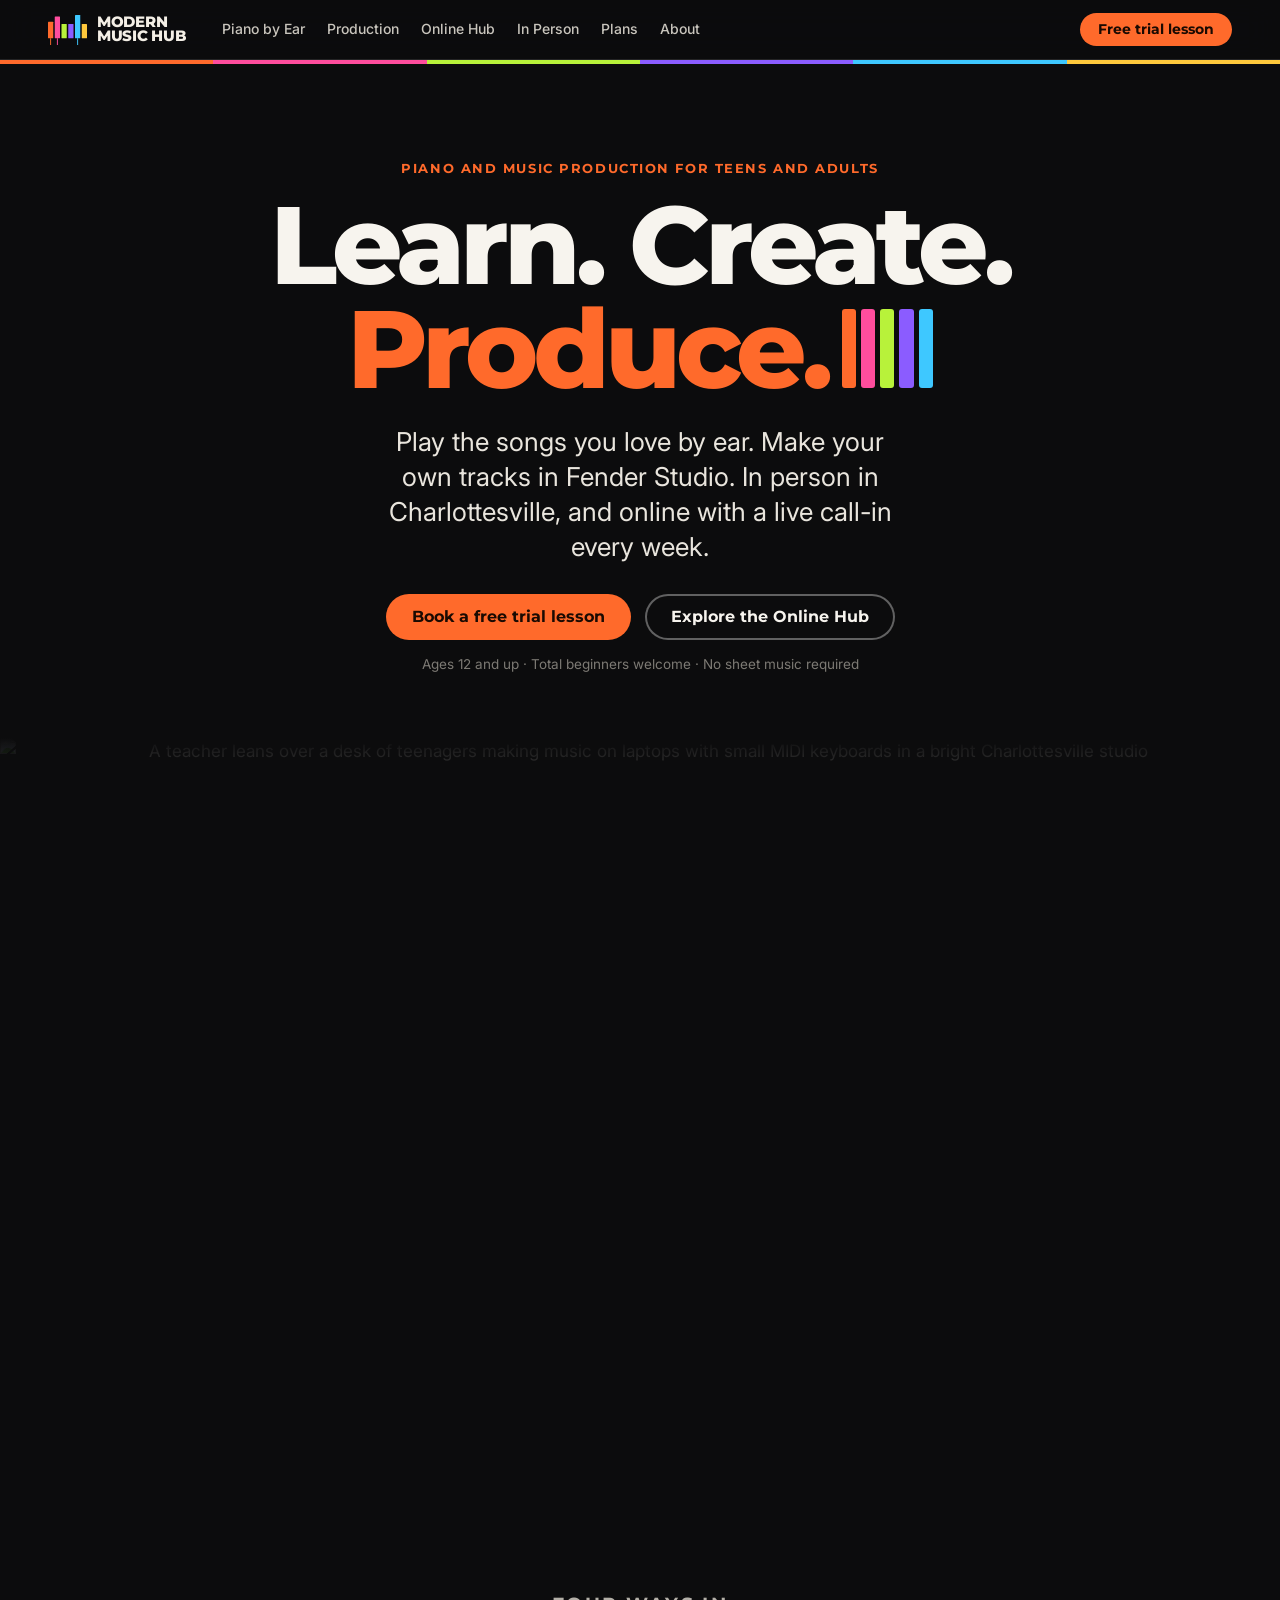
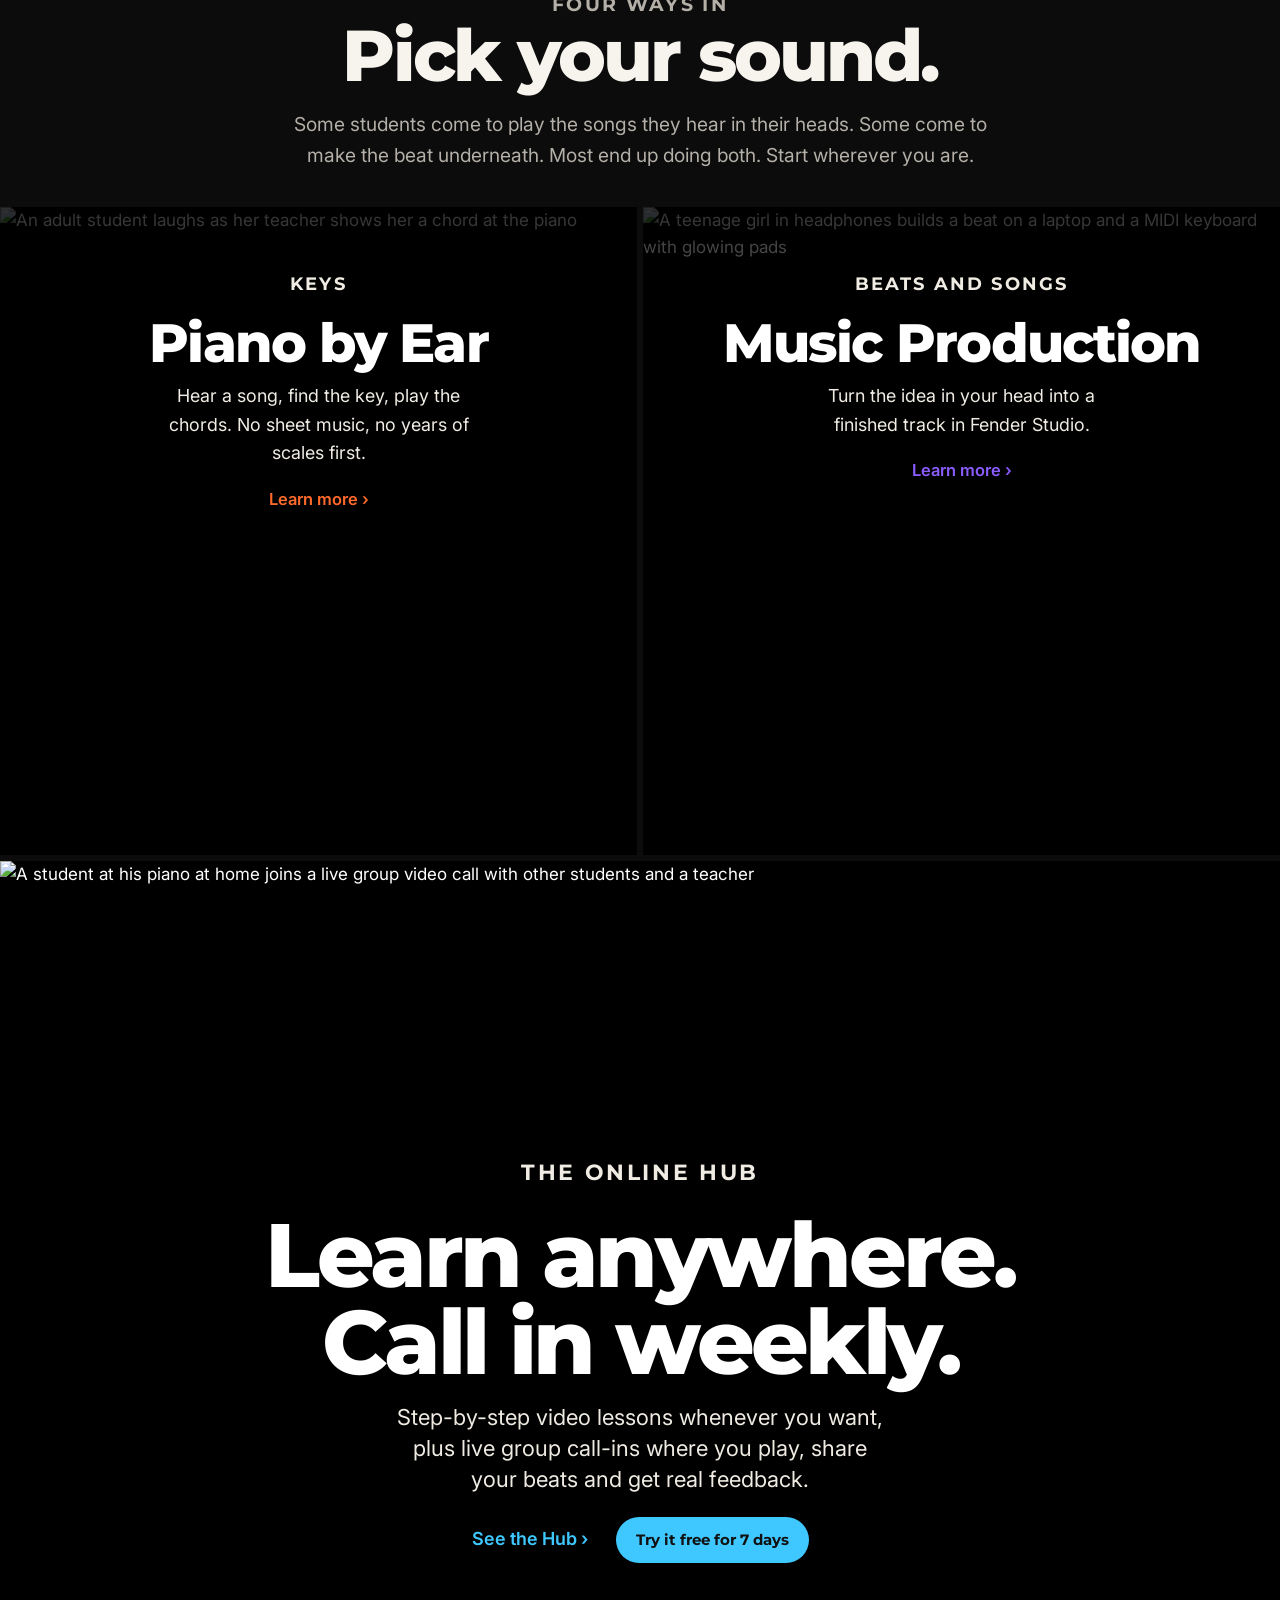
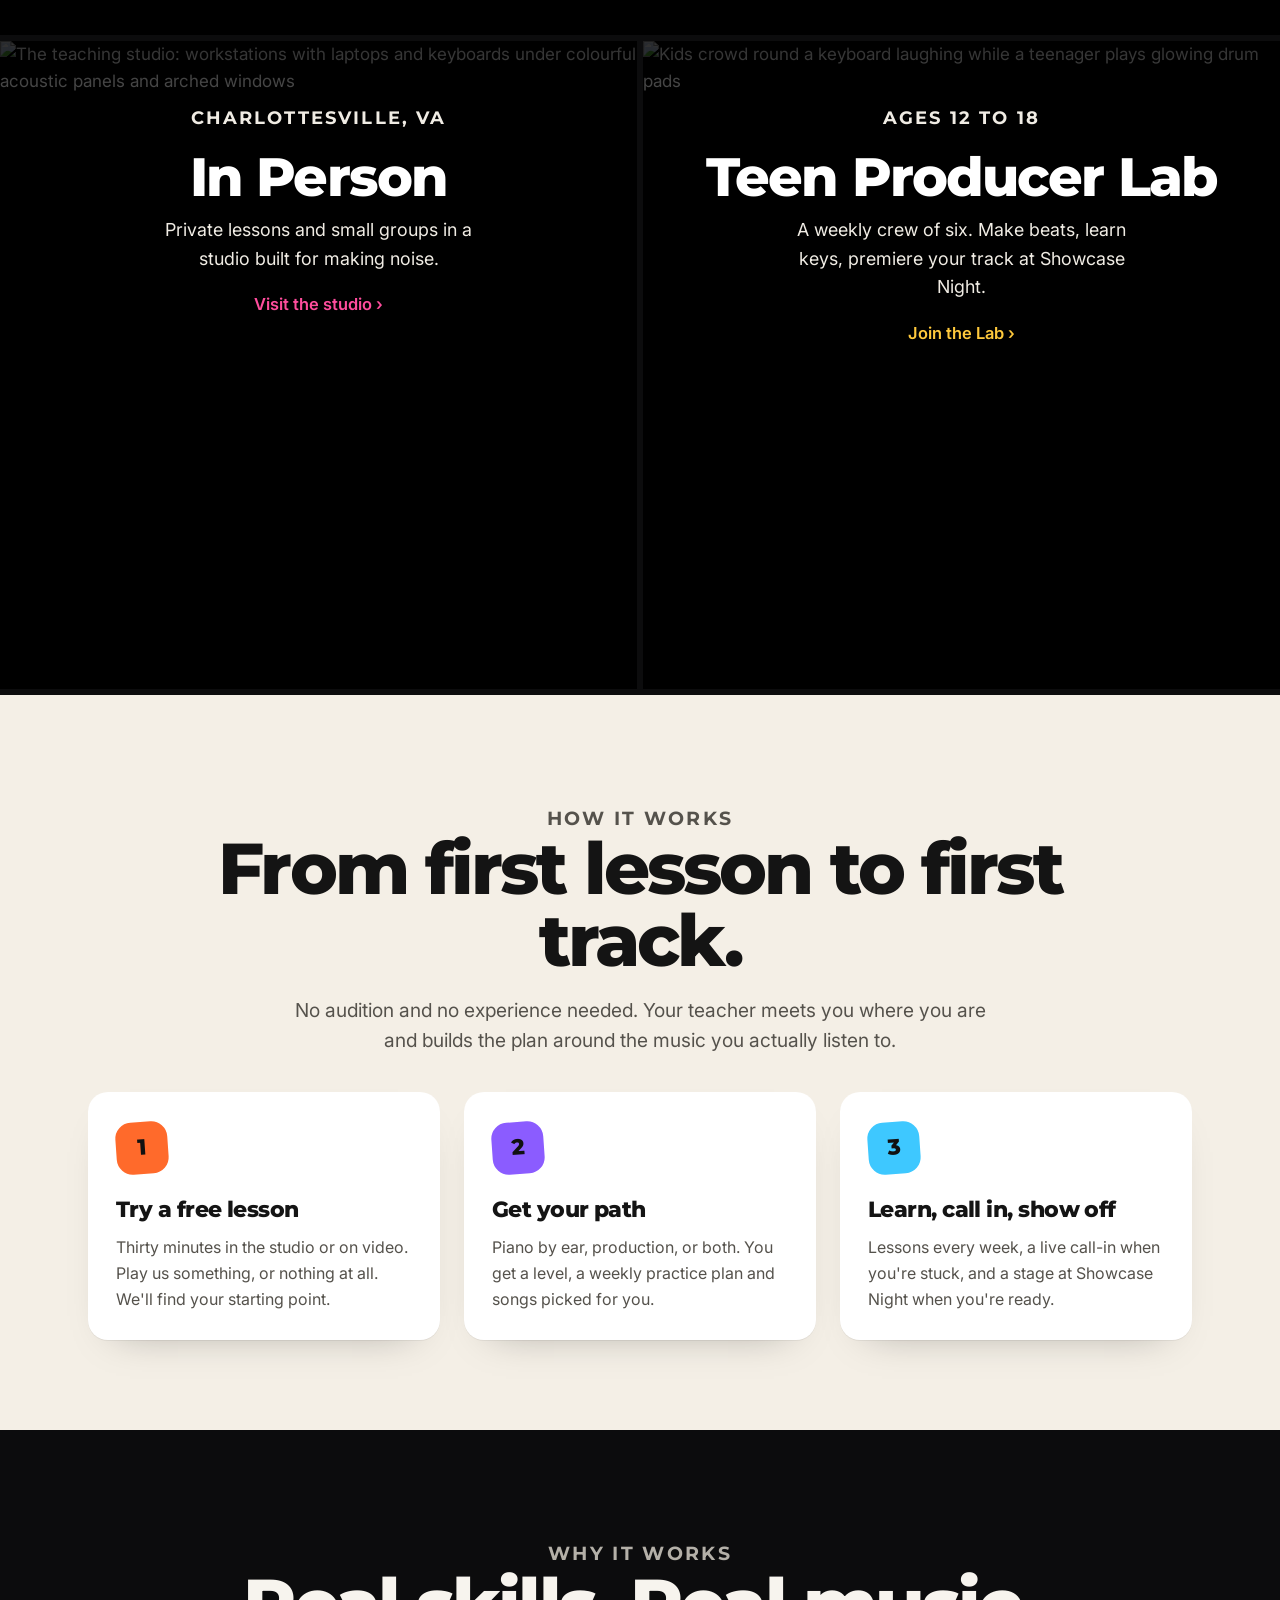
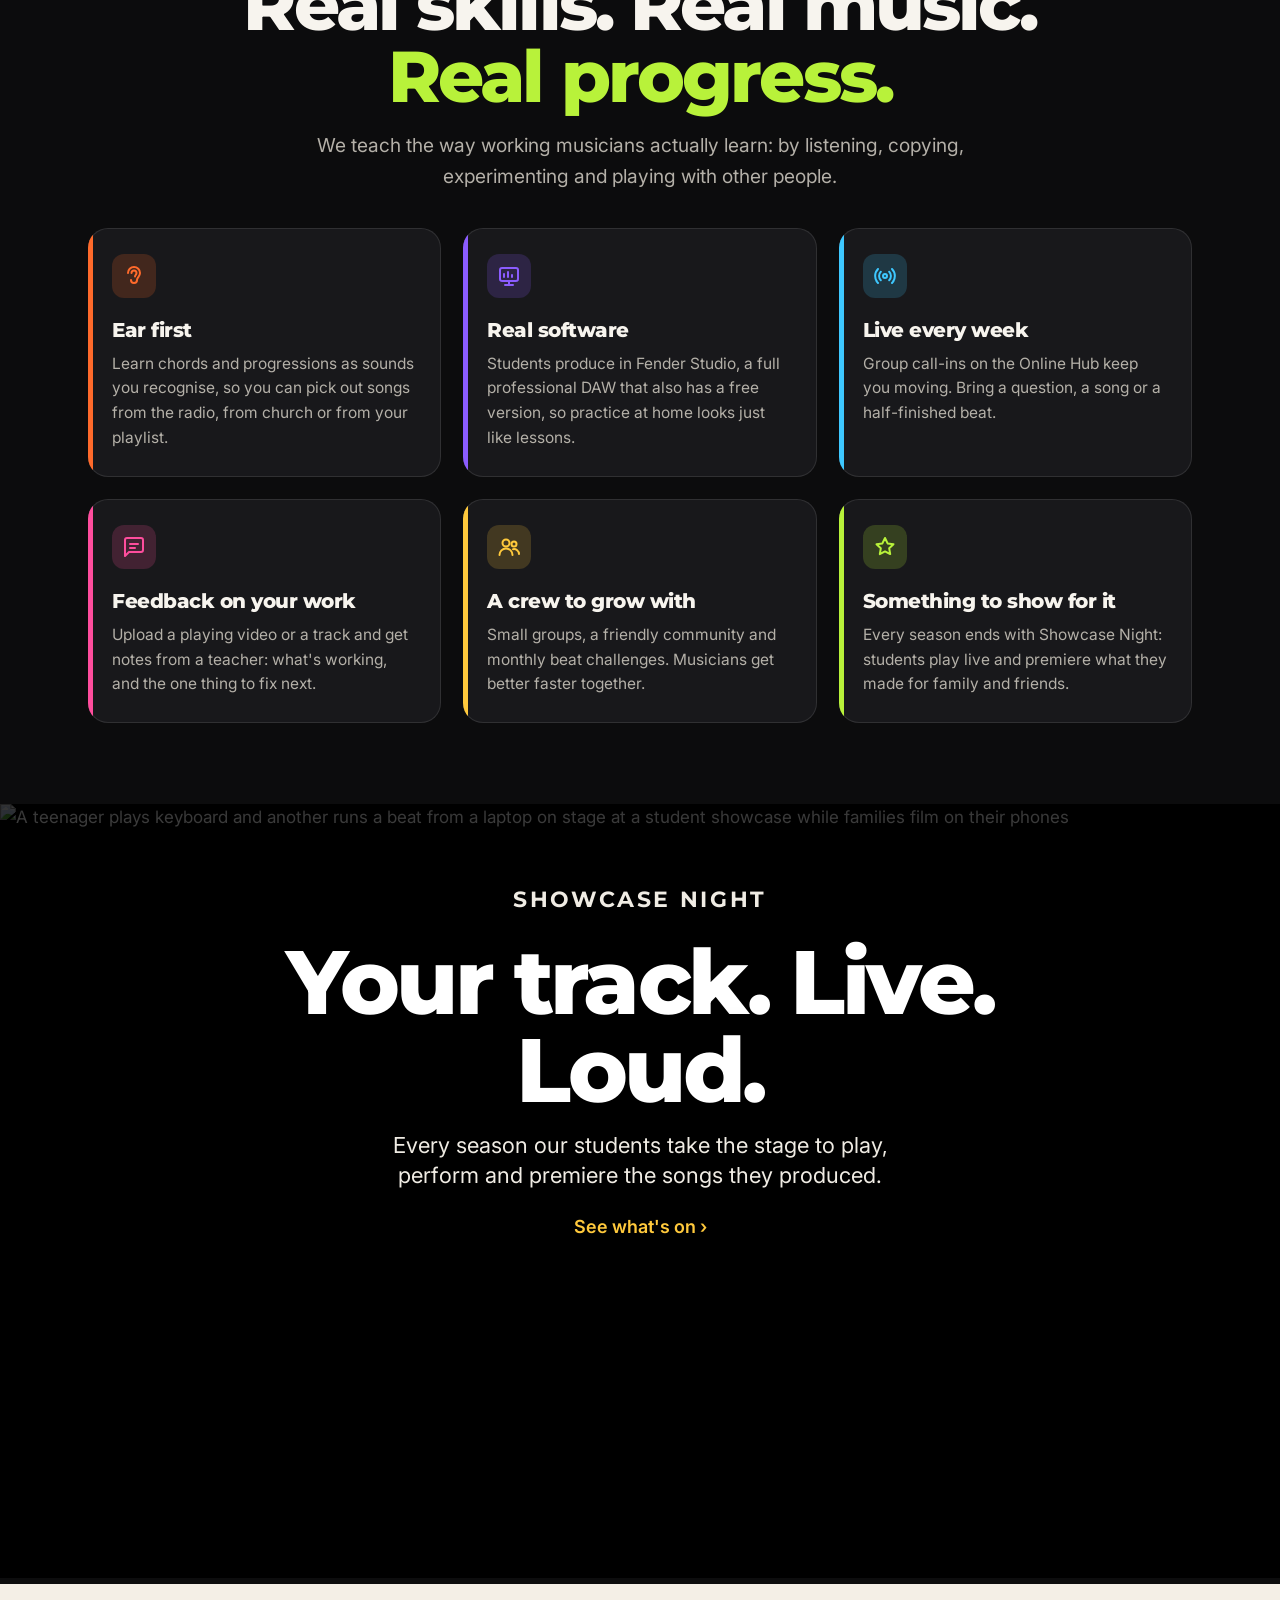
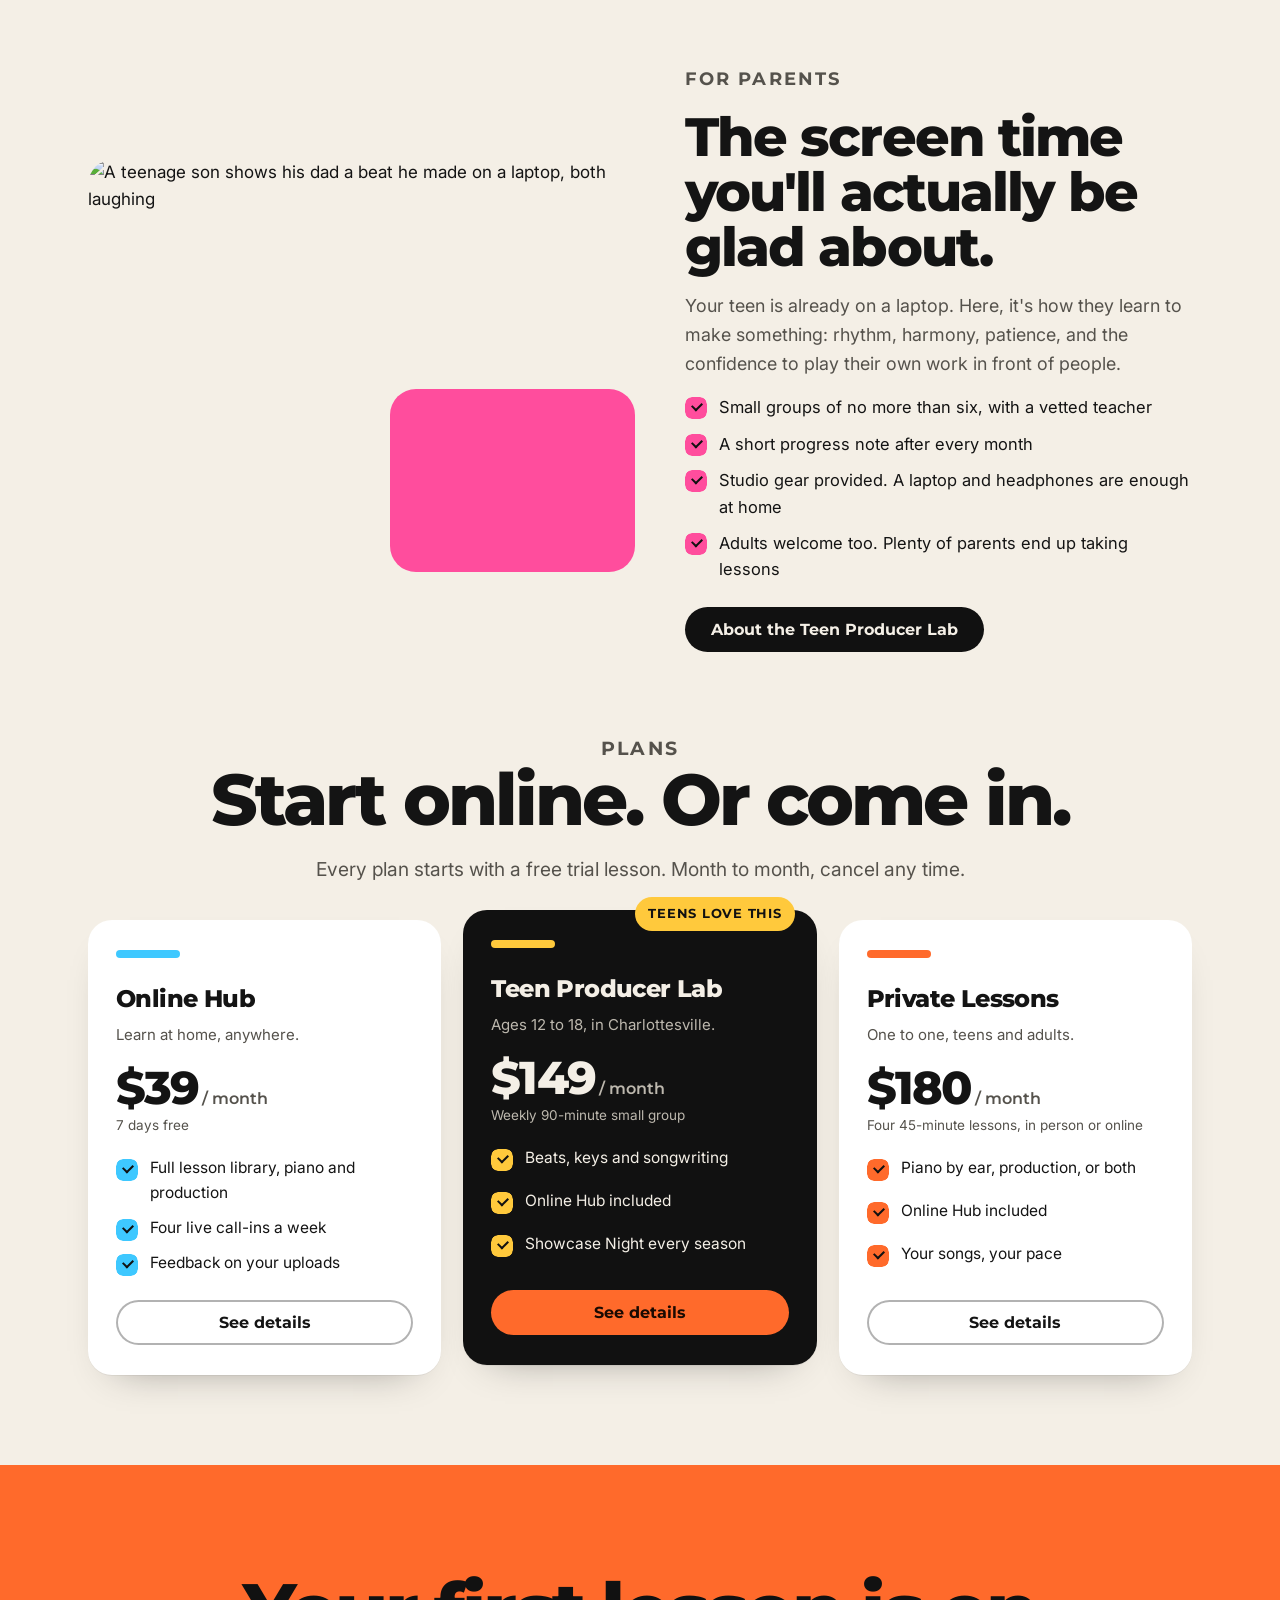
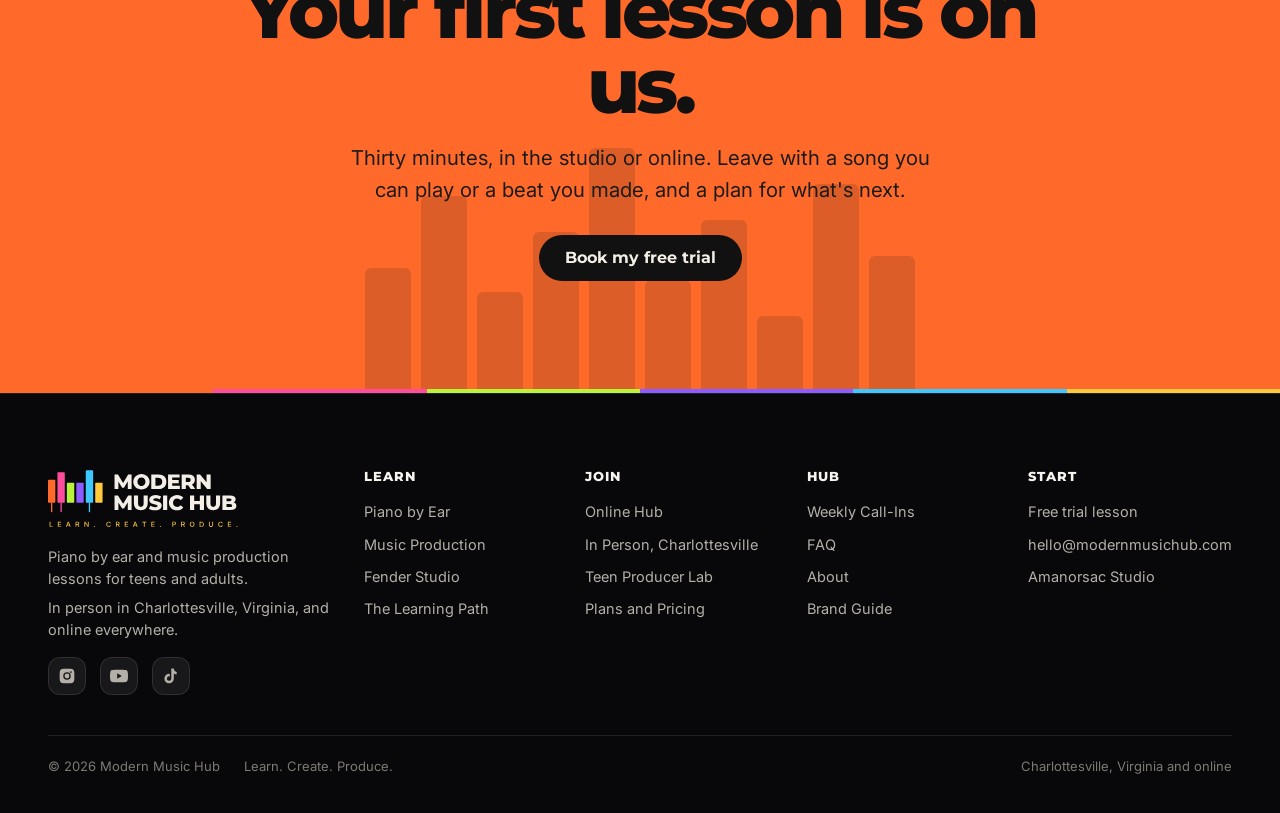
==== index.html @ c14a5933 "Build the Modern Music Hub site and v2 brand identity Eight static pages modelled on the amanorsac.s" ====
<!DOCTYPE html>
<html lang="en">
<head>
<meta charset="utf-8">
<meta name="viewport" content="width=device-width, initial-scale=1">
<title>Modern Music Hub | Piano by Ear and Music Production Lessons, Charlottesville and Online</title>
<meta name="description" content="Piano by ear and music production lessons for teens and adults. Learn chords, play the songs you love and make your own tracks in Fender Studio. In person in Charlottesville, VA and online with weekly live call-ins.">
<meta property="og:title" content="Modern Music Hub. Learn. Create. Produce.">
<meta property="og:description" content="Piano by ear and music production lessons for teens and adults, in Charlottesville and online.">
<meta property="og:type" content="website">
<meta property="og:image" content="images/photos/classroom.webp">
<meta name="twitter:card" content="summary_large_image">
<meta name="theme-color" content="#111111">
<link rel="icon" href="images/favicon.svg" type="image/svg+xml">
<link rel="preconnect" href="https://fonts.googleapis.com">
<link rel="preconnect" href="https://fonts.gstatic.com" crossorigin>
<link href="https://fonts.googleapis.com/css2?family=Inter:wght@400;500;600;700&family=Montserrat:wght@600;700;800&display=swap" rel="stylesheet">
<link rel="stylesheet" href="assets/mmh.css">
<script type="application/ld+json">
{
  "@context": "https://schema.org",
  "@type": ["EducationalOrganization","LocalBusiness"],
  "name": "Modern Music Hub",
  "slogan": "Learn. Create. Produce.",
  "description": "Piano by ear and music production lessons for teens and adults, in person in Charlottesville, Virginia and online.",
  "address": { "@type": "PostalAddress", "addressLocality": "Charlottesville", "addressRegion": "VA", "addressCountry": "US" },
  "areaServed": ["Charlottesville", "Albemarle County", "Virginia", "Online"],
  "knowsAbout": ["piano lessons", "playing piano by ear", "music production", "Fender Studio", "digital audio workstations", "beat making", "chord progressions"]
}
</script>
</head>
<body>
<div data-head></div>

<main id="main">

<section class="hero" style="--k:var(--orange)">
  <p class="kick">Piano and music production for teens and adults</p>
  <h1>Learn. Create.<br><em>Produce.</em><span class="eq" aria-hidden="true"><i></i><i></i><i></i><i></i><i></i></span></h1>
  <p class="tag">Play the songs you love by ear. Make your own tracks in Fender Studio. In person in Charlottesville, and online with a live call-in every week.</p>
  <div class="ctas">
    <a class="btn" href="plans.html#trial">Book a free trial lesson</a>
    <a class="btn line" href="online.html">Explore the Online Hub</a>
  </div>
  <p class="fine">Ages 12 and up &middot; Total beginners welcome &middot; No sheet music required</p>
  <div class="hero-img">
    <img src="images/photos/classroom-1200.webp" srcset="images/photos/classroom-1200.webp 1200w, images/photos/classroom.webp 2400w" sizes="100vw"
         width="2400" height="1340" fetchpriority="high" alt="A teacher leans over a desk of teenagers making music on laptops with small MIDI keyboards in a bright Charlottesville studio">
  </div>
</section>

<section class="room-h rise">
  <p class="kick" style="--k:var(--pink)">Four ways in</p>
  <h2>Pick your sound.</h2>
  <p>Some students come to play the songs they hear in their heads. Some come to make the beat underneath. Most end up doing both. Start wherever you are.</p>
</section>

<div class="pair">
  <a href="piano.html" style="--k:var(--orange)">
    <img src="images/photos/piano-lesson-1200.webp" width="1200" height="805" loading="lazy" alt="An adult student laughs as her teacher shows her a chord at the piano">
    <div class="in">
      <p class="kick">Keys</p>
      <h2>Piano by Ear</h2>
      <p>Hear a song, find the key, play the chords. No sheet music, no years of scales first.</p>
      <div class="links"><span>Learn more</span></div>
    </div>
  </a>
  <a href="production.html" style="--k:var(--violet)">
    <img src="images/photos/teen-producer-1200.webp" width="1200" height="805" loading="lazy" alt="A teenage girl in headphones builds a beat on a laptop and a MIDI keyboard with glowing pads">
    <div class="in">
      <p class="kick">Beats and songs</p>
      <h2>Music Production</h2>
      <p>Turn the idea in your head into a finished track in Fender Studio.</p>
      <div class="links"><span>Learn more</span></div>
    </div>
  </a>
</div>

<a class="panel low" href="online.html" style="--k:var(--sky)">
  <img src="images/photos/online-callin-1200.webp" srcset="images/photos/online-callin-1200.webp 1200w, images/photos/online-callin.webp 2400w" sizes="100vw"
       width="2400" height="1340" loading="lazy" alt="A student at his piano at home joins a live group video call with other students and a teacher">
  <div class="in">
    <p class="kick">The Online Hub</p>
    <h2>Learn anywhere. Call in weekly.</h2>
    <p>Step-by-step video lessons whenever you want, plus live group call-ins where you play, share your beats and get real feedback.</p>
    <div class="links"><span>See the Hub</span><span class="pill">Try it free for 7 days</span></div>
  </div>
</a>

<div class="pair">
  <a href="charlottesville.html" style="--k:var(--pink)">
    <img src="images/photos/studio-space-1200.webp" width="1200" height="670" loading="lazy" alt="The teaching studio: workstations with laptops and keyboards under colourful acoustic panels and arched windows">
    <div class="in">
      <p class="kick">Charlottesville, VA</p>
      <h2>In Person</h2>
      <p>Private lessons and small groups in a studio built for making noise.</p>
      <div class="links"><span>Visit the studio</span></div>
    </div>
  </a>
  <a href="charlottesville.html#teens" style="--k:var(--sun)">
    <img src="images/photos/kids-keyboard-1200.webp" width="1200" height="670" loading="lazy" alt="Kids crowd round a keyboard laughing while a teenager plays glowing drum pads">
    <div class="in">
      <p class="kick">Ages 12 to 18</p>
      <h2>Teen Producer Lab</h2>
      <p>A weekly crew of six. Make beats, learn keys, premiere your track at Showcase Night.</p>
      <div class="links"><span>Join the Lab</span></div>
    </div>
  </a>
</div>

<section class="paper pad">
  <div class="room-h rise">
    <p class="kick">How it works</p>
    <h2>From first lesson to first track.</h2>
    <p>No audition and no experience needed. Your teacher meets you where you are and builds the plan around the music you actually listen to.</p>
  </div>
  <div class="steps rise">
    <div class="step" style="--k:var(--orange)"><div class="n">1</div><h3>Try a free lesson</h3><p>Thirty minutes in the studio or on video. Play us something, or nothing at all. We'll find your starting point.</p></div>
    <div class="step" style="--k:var(--violet)"><div class="n">2</div><h3>Get your path</h3><p>Piano by ear, production, or both. You get a level, a weekly practice plan and songs picked for you.</p></div>
    <div class="step" style="--k:var(--sky)"><div class="n">3</div><h3>Learn, call in, show off</h3><p>Lessons every week, a live call-in when you're stuck, and a stage at Showcase Night when you're ready.</p></div>
  </div>
</section>

<section class="bg-dark">
  <div class="room-h rise">
    <p class="kick" style="--k:var(--lime)">Why it works</p>
    <h2>Real skills. Real music. <em style="--k:var(--lime)">Real progress.</em></h2>
    <p>We teach the way working musicians actually learn: by listening, copying, experimenting and playing with other people.</p>
  </div>
  <div class="tiles rise">
    <div class="tile" style="--k:var(--orange)"><div class="ic"><svg viewBox="0 0 24 24" fill="none" stroke="currentColor" stroke-width="2" stroke-linecap="round" stroke-linejoin="round"><path d="M6 9a6 6 0 1 1 12 0c0 3.5-3 4.5-3 7a3 3 0 0 1-6 0"/><path d="M9.5 9a2.5 2.5 0 0 1 5 0c0 1.6-1.5 2-1.5 3.5"/></svg></div><h3>Ear first</h3><p>Learn chords and progressions as sounds you recognise, so you can pick out songs from the radio, from church or from your playlist.</p></div>
    <div class="tile" style="--k:var(--violet)"><div class="ic"><svg viewBox="0 0 24 24" fill="none" stroke="currentColor" stroke-width="2" stroke-linecap="round" stroke-linejoin="round"><rect x="3" y="4" width="18" height="13" rx="2"/><path d="M7 13v-3M11 13V8M15 13v-2M8 21h8M12 17v4"/></svg></div><h3>Real software</h3><p>Students produce in Fender Studio, a full professional DAW that also has a free version, so practice at home looks just like lessons.</p></div>
    <div class="tile" style="--k:var(--sky)"><div class="ic"><svg viewBox="0 0 24 24" fill="none" stroke="currentColor" stroke-width="2" stroke-linecap="round" stroke-linejoin="round"><circle cx="12" cy="12" r="2"/><path d="M16.2 7.8a6 6 0 0 1 0 8.4M7.8 16.2a6 6 0 0 1 0-8.4M19 5a10 10 0 0 1 0 14M5 19A10 10 0 0 1 5 5"/></svg></div><h3>Live every week</h3><p>Group call-ins on the Online Hub keep you moving. Bring a question, a song or a half-finished beat.</p></div>
    <div class="tile" style="--k:var(--pink)"><div class="ic"><svg viewBox="0 0 24 24" fill="none" stroke="currentColor" stroke-width="2" stroke-linecap="round" stroke-linejoin="round"><path d="M21 15a2 2 0 0 1-2 2H7l-4 4V5a2 2 0 0 1 2-2h14a2 2 0 0 1 2 2z"/><path d="M8 9h8M8 13h5"/></svg></div><h3>Feedback on your work</h3><p>Upload a playing video or a track and get notes from a teacher: what's working, and the one thing to fix next.</p></div>
    <div class="tile" style="--k:var(--sun)"><div class="ic"><svg viewBox="0 0 24 24" fill="none" stroke="currentColor" stroke-width="2" stroke-linecap="round" stroke-linejoin="round"><circle cx="9" cy="8" r="3.5"/><path d="M2.5 20a6.5 6.5 0 0 1 13 0"/><circle cx="17" cy="9" r="2.5"/><path d="M16 14.2a5 5 0 0 1 6 4.8"/></svg></div><h3>A crew to grow with</h3><p>Small groups, a friendly community and monthly beat challenges. Musicians get better faster together.</p></div>
    <div class="tile" style="--k:var(--lime)"><div class="ic"><svg viewBox="0 0 24 24" fill="none" stroke="currentColor" stroke-width="2" stroke-linecap="round" stroke-linejoin="round"><path d="M12 3l2.6 5.4 5.9.8-4.3 4.1 1 5.8L12 16.4 6.8 19.1l1-5.8L3.5 9.2l5.9-.8z"/></svg></div><h3>Something to show for it</h3><p>Every season ends with Showcase Night: students play live and premiere what they made for family and friends.</p></div>
  </div>
  <div class="sp"></div>
</section>

<a class="panel" href="charlottesville.html#showcase" style="--k:var(--sun)">
  <img src="images/photos/showcase-1200.webp" srcset="images/photos/showcase-1200.webp 1200w, images/photos/showcase.webp 2400w" sizes="100vw"
       width="2400" height="1340" loading="lazy" alt="A teenager plays keyboard and another runs a beat from a laptop on stage at a student showcase while families film on their phones">
  <div class="in">
    <p class="kick">Showcase Night</p>
    <h2>Your track. Live. Loud.</h2>
    <p>Every season our students take the stage to play, perform and premiere the songs they produced.</p>
    <div class="links"><span>See what's on</span></div>
  </div>
</a>

<section class="paper">
  <div class="split" style="--k:var(--pink)">
    <div class="split-img rise"><img src="images/photos/family-1200.webp" width="1200" height="805" loading="lazy" alt="A teenage son shows his dad a beat he made on a laptop, both laughing"></div>
    <div class="rise">
      <p class="kick">For parents</p>
      <h2>The screen time you'll actually be glad about.</h2>
      <p>Your teen is already on a laptop. Here, it's how they learn to make something: rhythm, harmony, patience, and the confidence to play their own work in front of people.</p>
      <ul class="checks">
        <li>Small groups of no more than six, with a vetted teacher</li>
        <li>A short progress note after every month</li>
        <li>Studio gear provided. A laptop and headphones are enough at home</li>
        <li>Adults welcome too. Plenty of parents end up taking lessons</li>
      </ul>
      <a class="btn dark" href="charlottesville.html#teens">About the Teen Producer Lab</a>
    </div>
  </div>
</section>

<section class="paper pad">
  <div class="room-h rise" style="padding-top:0">
    <p class="kick">Plans</p>
    <h2>Start online. Or come in.</h2>
    <p>Every plan starts with a free trial lesson. Month to month, cancel any time.</p>
  </div>
  <div class="plans rise">
    <div class="plan" style="--k:var(--sky)">
      <div class="top"></div><h3>Online Hub</h3><p class="for">Learn at home, anywhere.</p>
      <p class="price">$39<small> / month</small></p><p class="note">7 days free</p>
      <ul class="checks"><li>Full lesson library, piano and production</li><li>Four live call-ins a week</li><li>Feedback on your uploads</li></ul>
      <a class="btn line" href="plans.html">See details</a>
    </div>
    <div class="plan hot" style="--k:var(--sun)">
      <span class="chip flag" style="--k:var(--sun)">Teens love this</span>
      <div class="top"></div><h3>Teen Producer Lab</h3><p class="for">Ages 12 to 18, in Charlottesville.</p>
      <p class="price">$149<small> / month</small></p><p class="note">Weekly 90-minute small group</p>
      <ul class="checks"><li>Beats, keys and songwriting</li><li>Online Hub included</li><li>Showcase Night every season</li></ul>
      <a class="btn" href="plans.html">See details</a>
    </div>
    <div class="plan" style="--k:var(--orange)">
      <div class="top"></div><h3>Private Lessons</h3><p class="for">One to one, teens and adults.</p>
      <p class="price">$180<small> / month</small></p><p class="note">Four 45-minute lessons, in person or online</p>
      <ul class="checks"><li>Piano by ear, production, or both</li><li>Online Hub included</li><li>Your songs, your pace</li></ul>
      <a class="btn line" href="plans.html">See details</a>
    </div>
  </div>
</section>

<section class="band-cta" style="--k:var(--orange)">
  <div class="bars" aria-hidden="true"><i style="height:50%"></i><i style="height:80%"></i><i style="height:40%"></i><i style="height:65%"></i><i style="height:100%"></i><i style="height:45%"></i><i style="height:70%"></i><i style="height:30%"></i><i style="height:85%"></i><i style="height:55%"></i></div>
  <h2>Your first lesson is on us.</h2>
  <p>Thirty minutes, in the studio or online. Leave with a song you can play or a beat you made, and a plan for what's next.</p>
  <a class="btn" href="plans.html#trial">Book my free trial</a>
</section>

</main>
<div data-foot></div>
<script src="assets/mmh.js"></script>
</body>
</html>
---- assets/mmh.css ----
/* =====================================================================
   Modern Music Hub
   Learn. Create. Produce.

   Built on the same bones as amanorsac.studio: a black page, each
   program introduced as a full-width photograph with its name standing
   at the top, pairs of tiles under it, writing blocks between, and the
   whole site in the foot. What changes is the voice: Montserrat set
   bold for the headlines, warm cream paper for the practical sections,
   and a louder palette so the page feels like it was made for a
   fourteen-year-old with a beat in their head as much as for their
   parents.

   Palette (see brand.html)
     Charcoal     #111111   the page
     Warm Cream   #F4EFE6   paper, type on dark
     Pop Orange   #FF6A2B   lead accent, Piano by Ear
     Hot Pink     #FF4D9D   In person, Charlottesville
     Lime Pop     #B8F23A   Creator Program, success
     Ultra Violet #8B5CFF   Production
     Sky Pop      #3EC8FF   Online Hub
     Sunshine     #FFC93C   Kids and teens, highlights
   ===================================================================== */

:root{
  --charcoal:#111111; --cream:#F4EFE6;
  --orange:#FF6A2B; --pink:#FF4D9D; --lime:#B8F23A; --violet:#8B5CFF; --sky:#3EC8FF; --sun:#FFC93C;
  --olive:#66735B; --stone:#8C8780;

  --bg:#0c0c0d; --bg-2:#141416; --panel:#18181b; --line:rgba(255,255,255,.1);
  --text:#F7F4EE; --muted:#b4b0a8; --dim:#7d7a74;
  --paper:var(--cream); --paper-2:#ebe4d7; --ink:#141414; --ink-2:#55524c; --paper-line:rgba(0,0,0,.1);

  --accent:var(--orange); --accent-ink:#1a0a02;
  --display:'Montserrat',system-ui,-apple-system,'Segoe UI',Roboto,sans-serif;
  --body:'Inter',system-ui,-apple-system,'Segoe UI',Roboto,sans-serif;
  --ease:cubic-bezier(.16,1,.3,1);
  --gut:clamp(16px,4vw,48px);
  --r:20px;
  color-scheme:dark;
}
*{box-sizing:border-box}
html{scroll-behavior:smooth;scroll-padding-top:72px}
html,body{overflow-x:clip}
body{margin:0;background:var(--bg);color:var(--text);font-family:var(--body);
  font-size:17px;line-height:1.6;-webkit-font-smoothing:antialiased;text-rendering:optimizeLegibility}
img{max-width:100%;height:auto;display:block}
a{color:inherit}
:focus-visible{outline:3px solid var(--sun);outline-offset:3px;border-radius:6px}
h1,h2,h3,h4{font-family:var(--display);letter-spacing:-.025em}
.skip{position:absolute;left:-999px;top:8px;z-index:100;background:#fff;color:#000;padding:8px 14px;border-radius:6px}
.skip:focus{left:8px}
.wrap{max-width:1200px;margin:0 auto;padding-left:var(--gut);padding-right:var(--gut)}

/* the rainbow rule that sits under the bar, made of the logo's colours */
.keys-rule{height:4px;background:linear-gradient(90deg,
  var(--orange) 0 16.66%,var(--pink) 0 33.33%,var(--lime) 0 50%,var(--violet) 0 66.66%,var(--sky) 0 83.33%,var(--sun) 0)}

/* ---------- the site bar ---------- */
.gnav{position:sticky;top:0;z-index:60;display:flex;align-items:center;gap:22px;height:60px;padding:0 var(--gut);
  background:rgba(12,12,13,.86);-webkit-backdrop-filter:saturate(1.6) blur(18px);backdrop-filter:saturate(1.6) blur(18px);
  border-bottom:1px solid var(--line);font-size:14px}
.brand{display:flex;align-items:center;gap:10px;text-decoration:none;color:var(--cream)}
.brand svg{height:30px;width:auto;flex:none}
.brand b{font-family:var(--display);font-weight:800;font-size:14.5px;line-height:.95;letter-spacing:-.02em;text-transform:uppercase}
.gnav nav{display:flex;gap:22px;margin-left:14px}
.gnav nav a{text-decoration:none;color:#c9c5bd;font-weight:500}
.gnav nav a:hover,.gnav nav a[aria-current]{color:#fff}
.gnav nav a[aria-current]{box-shadow:0 2px 0 var(--k,var(--orange))}
.gnav .cta{margin-left:auto}
.menu-btn{display:none;margin-left:8px;background:none;border:0;color:#fff;padding:8px;cursor:pointer}
.menu-btn svg{width:24px;height:24px}
@media (max-width:1020px){
  .gnav nav{display:none}
  .menu-btn{display:inline-flex}
  .gnav.open nav{display:flex;flex-direction:column;gap:0;position:absolute;left:0;right:0;top:60px;margin:0;
    background:#0c0c0d;border-bottom:1px solid var(--line);padding:8px var(--gut) 16px}
  .gnav.open nav a{padding:12px 0;font-size:17px;border-bottom:1px solid var(--line)}
  .gnav.open nav a:last-child{border-bottom:0}
  .gnav nav a[aria-current]{box-shadow:none;color:var(--k,var(--orange))}
}
@media (max-width:420px){ .brand b{display:none} }

/* ---------- buttons ---------- */
.btn{display:inline-flex;align-items:center;justify-content:center;gap:8px;font-family:var(--display);
  font-size:15.5px;font-weight:700;line-height:1;text-decoration:none;cursor:pointer;white-space:nowrap;
  border:0;border-radius:999px;padding:15px 26px;background:var(--accent);color:var(--accent-ink);
  transition:transform .25s var(--ease),filter .2s,box-shadow .25s}
.btn:hover{filter:brightness(1.06);transform:translateY(-2px);box-shadow:0 10px 30px -10px var(--accent)}
.btn:active{transform:translateY(0) scale(.98)}
.btn.sm{font-size:13.5px;padding:10px 18px}
.btn.line{background:transparent;color:var(--text);box-shadow:inset 0 0 0 2px rgba(255,255,255,.35)}
.btn.line:hover{box-shadow:inset 0 0 0 2px #fff}
.btn.dark{background:var(--charcoal);color:var(--cream)}
.paper .btn.line{color:var(--ink);box-shadow:inset 0 0 0 2px rgba(0,0,0,.3)}
.more{color:var(--k,var(--accent));text-decoration:none;font-weight:600;white-space:nowrap}
.more:hover{text-decoration:underline;text-underline-offset:4px}
.more::after{content:" \203A"}

/* ---------- kicker chips ---------- */
.kick{display:inline-block;font-family:var(--display);font-size:13px;font-weight:700;letter-spacing:.12em;text-transform:uppercase;
  color:var(--k,var(--accent));margin:0 0 14px}
.chip{display:inline-flex;align-items:center;gap:8px;font-family:var(--display);font-size:12.5px;font-weight:700;letter-spacing:.06em;
  text-transform:uppercase;padding:7px 13px;border-radius:999px;background:var(--k,var(--orange));color:#111}

/* ---------- the opening of a page ---------- */
.hero{position:relative;text-align:center;padding:clamp(56px,10vh,112px) var(--gut) 0;overflow:hidden}
.hero h1{font-weight:800;font-size:clamp(46px,8.6vw,120px);line-height:.95;letter-spacing:-.045em;margin:0 0 22px}
.hero h1 em{font-style:normal;color:var(--k,var(--accent))}
.hero .tag{font-size:clamp(19px,2.1vw,26px);line-height:1.35;color:#e9e5dd;max-width:34ch;margin:0 auto 30px}
.hero .ctas{display:flex;gap:14px;justify-content:center;flex-wrap:wrap;margin:0 0 14px}
.hero .fine{font-size:13.5px;color:var(--dim);margin:0}
.hero-img{position:relative;margin:clamp(40px,7vh,72px) calc(var(--gut) * -1) 0}
.hero-img img{width:100%;height:clamp(320px,58vw,860px);object-fit:cover}
.hero-img::before{content:"";position:absolute;inset:0 0 auto 0;height:24%;z-index:1;background:linear-gradient(var(--bg),transparent)}
.hero-img::after{content:"";position:absolute;inset:auto 0 0 0;height:30%;z-index:1;background:linear-gradient(transparent,var(--bg))}

/* the equaliser that bounces next to the headline on the home page */
.eq{display:inline-flex;gap:5px;align-items:flex-end;height:.72em;margin-left:.12em;vertical-align:baseline}
.eq i{width:.13em;border-radius:3px;height:100%;transform-origin:bottom;animation:bounce 1.1s ease-in-out infinite}
.eq i:nth-child(1){background:var(--orange)}
.eq i:nth-child(2){background:var(--pink);animation-delay:.15s}
.eq i:nth-child(3){background:var(--lime);animation-delay:.3s}
.eq i:nth-child(4){background:var(--violet);animation-delay:.45s}
.eq i:nth-child(5){background:var(--sky);animation-delay:.6s}
@keyframes bounce{0%,100%{transform:scaleY(.35)}50%{transform:scaleY(1)}}

/* ---------- a program, edge to edge (as on amanorsac.studio) ---------- */
.panel{position:relative;display:block;overflow:hidden;color:#fff;text-decoration:none;background:#000;
  min-height:clamp(560px,86vh,920px);margin:0 0 6px}
.panel > img{position:absolute;inset:0;width:100%;height:100%;object-fit:cover;transition:transform 1.6s var(--ease)}
.panel::after{content:"";position:absolute;inset:0;pointer-events:none;
  background:linear-gradient(180deg,rgba(0,0,0,.8) 0%,rgba(0,0,0,.4) 30%,rgba(0,0,0,0) 56%,rgba(0,0,0,.3) 100%)}
.panel.low{display:flex;align-items:flex-end}
.panel.low::after{background:linear-gradient(0deg,rgba(0,0,0,.88) 0%,rgba(0,0,0,.5) 40%,rgba(0,0,0,0) 72%)}
.panel .in{position:relative;z-index:1;text-align:center;padding:clamp(48px,9vh,96px) var(--gut) 0;max-width:940px;margin:0 auto}
.panel.low .in{padding:0 var(--gut) clamp(40px,8vh,80px)}
.panel .kick,.pair .kick{text-shadow:0 1px 10px rgba(0,0,0,.7)}
.panel h2{font-weight:800;font-size:clamp(44px,7vw,96px);line-height:.98;letter-spacing:-.04em;margin:0 0 16px;text-shadow:0 2px 30px rgba(0,0,0,.35)}
.panel p{font-size:clamp(18px,1.8vw,22px);line-height:1.4;color:#f0ece4;margin:0 auto 22px;max-width:36ch;text-shadow:0 1px 24px rgba(0,0,0,.6)}
.links{display:flex;gap:12px 28px;justify-content:center;flex-wrap:wrap;align-items:center}
.links span{color:var(--k,var(--accent));font-size:18px;font-weight:600}
.links span::after{content:" \203A"}
.links .pill{color:#111;background:var(--k,var(--accent));padding:11px 20px;border-radius:999px;font-family:var(--display);font-size:15px;font-weight:700}
.links .pill::after{content:""}
.panel:hover > img,.pair a:hover > img{transform:scale(1.03)}

.pair{display:grid;grid-template-columns:1fr 1fr;gap:6px;margin:0 0 6px}
.pair a{position:relative;display:block;overflow:hidden;color:#fff;text-decoration:none;background:#000;min-height:clamp(480px,72vh,760px)}
.pair a > img{position:absolute;inset:0;width:100%;height:100%;object-fit:cover;transition:transform 1.6s var(--ease)}
.pair a::after{content:"";position:absolute;inset:0;pointer-events:none;
  background:linear-gradient(180deg,rgba(0,0,0,.82) 0%,rgba(0,0,0,.38) 32%,rgba(0,0,0,0) 58%)}
.pair .in{position:relative;z-index:1;text-align:center;padding:clamp(40px,7vh,72px) var(--gut) 0}
.pair h2{font-weight:800;font-size:clamp(34px,4.2vw,58px);line-height:1;letter-spacing:-.035em;margin:0 0 12px}
.pair p{font-size:clamp(16px,1.4vw,19px);color:#f0ece4;margin:0 auto 18px;max-width:30ch;text-shadow:0 1px 20px rgba(0,0,0,.6)}
.pair .links span{font-size:16.5px}
@media (max-width:820px){ .pair{grid-template-columns:1fr} .panel{min-height:clamp(520px,92vh,760px)} }

/* ---------- a section heading on its own ---------- */
.room-h{text-align:center;padding:clamp(72px,12vh,128px) var(--gut) clamp(28px,4vh,48px);max-width:960px;margin:0 auto}
.room-h h1,.room-h h2{font-weight:800;font-size:clamp(38px,5.6vw,76px);line-height:1;letter-spacing:-.04em;margin:0 0 18px}
.room-h h2 em,.room-h h1 em{font-style:normal;color:var(--k,var(--accent))}
.room-h p{color:var(--muted);font-size:clamp(17px,1.5vw,20px);max-width:60ch;margin:0 auto}
.paper .room-h p{color:var(--ink-2)}

/* ---------- cream paper sections ---------- */
.paper{background:var(--paper);color:var(--ink);color-scheme:light}
.paper .kick{--k:#d4511a}
.paper.pad{padding-bottom:clamp(64px,10vh,120px)}

/* ---------- the three-step strip ---------- */
.steps{display:grid;grid-template-columns:repeat(3,1fr);gap:clamp(14px,2vw,24px);max-width:1200px;margin:0 auto;padding:0 var(--gut)}
.step{position:relative;border-radius:var(--r);padding:30px 28px 28px;background:#fff;box-shadow:0 1px 0 rgba(0,0,0,.06),0 18px 40px -28px rgba(0,0,0,.35)}
.step .n{display:grid;place-items:center;width:52px;height:52px;border-radius:16px;background:var(--k);color:#111;
  font-family:var(--display);font-weight:800;font-size:22px;margin:0 0 18px;transform:rotate(-4deg)}
.step h3{font-size:22px;font-weight:800;margin:0 0 8px}
.step p{margin:0;color:var(--ink-2);font-size:16px}
.bg-dark .step{background:var(--panel);box-shadow:inset 0 0 0 1px var(--line)}
.bg-dark .step p{color:var(--muted)}
@media (max-width:860px){ .steps{grid-template-columns:1fr} }

/* ---------- feature tiles ---------- */
.tiles{display:grid;grid-template-columns:repeat(3,1fr);gap:clamp(14px,2vw,22px);max-width:1200px;margin:0 auto;padding:0 var(--gut)}
.tiles.two{grid-template-columns:repeat(2,1fr)}
.tiles.four{grid-template-columns:repeat(4,1fr)}
.tile{position:relative;border-radius:var(--r);padding:26px 24px;background:var(--panel);box-shadow:inset 0 0 0 1px var(--line);overflow:hidden}
.tile::before{content:"";position:absolute;left:0;top:0;bottom:0;width:5px;background:var(--k,var(--orange))}
.tile .ic{width:44px;height:44px;border-radius:12px;display:grid;place-items:center;background:color-mix(in srgb,var(--k,var(--orange)) 18%,transparent);color:var(--k,var(--orange));margin:0 0 16px}
.tile .ic svg{width:24px;height:24px}
.tile h3{font-size:20px;font-weight:800;margin:0 0 6px}
.tile p{margin:0;color:var(--muted);font-size:15.5px}
.paper .tile{background:#fff;box-shadow:0 1px 0 rgba(0,0,0,.05),0 14px 34px -26px rgba(0,0,0,.4)}
.paper .tile p{color:var(--ink-2)}
@media (max-width:1000px){ .tiles,.tiles.four{grid-template-columns:1fr 1fr} }
@media (max-width:640px){ .tiles,.tiles.two,.tiles.four{grid-template-columns:1fr} }

/* ---------- photo + writing, side by side ---------- */
.split{display:grid;grid-template-columns:1.05fr 1fr;gap:clamp(28px,5vw,72px);align-items:center;
  max-width:1200px;margin:0 auto;padding:clamp(56px,9vh,110px) var(--gut)}
.split.flip .split-img{order:2}
.split-img{position:relative}
.split-img img{width:100%;aspect-ratio:4/3;object-fit:cover;border-radius:calc(var(--r) + 6px)}
.split-img::after{content:"";position:absolute;right:-14px;bottom:-14px;width:46%;height:46%;border-radius:calc(var(--r) + 6px);
  background:var(--k,var(--orange));z-index:-1}
.split-img{z-index:0}
.split h2{font-weight:800;font-size:clamp(32px,4.2vw,54px);line-height:1.02;letter-spacing:-.035em;margin:0 0 18px}
.split p{color:var(--muted);font-size:clamp(16.5px,1.4vw,18.5px);margin:0 0 16px}
.paper .split p{color:var(--ink-2)}
.checks{list-style:none;padding:0;margin:0 0 24px;display:grid;gap:10px}
.checks li{position:relative;padding-left:34px;font-size:16.5px}
.checks li::before{content:"";position:absolute;left:0;top:3px;width:22px;height:22px;border-radius:7px;background:var(--k,var(--orange));
  -webkit-mask:url("data:image/svg+xml,%3Csvg xmlns='http://www.w3.org/2000/svg' viewBox='0 0 24 24'%3E%3Crect width='24' height='24' rx='7'/%3E%3C/svg%3E");}
.checks li::after{content:"";position:absolute;left:7px;top:8px;width:8px;height:5px;border-left:2.5px solid #111;border-bottom:2.5px solid #111;transform:rotate(-45deg)}
@media (max-width:900px){ .split{grid-template-columns:1fr} .split.flip .split-img{order:0} }

/* ---------- the learning path (levels) ---------- */
.path{max-width:1000px;margin:0 auto;padding:0 var(--gut);display:grid;gap:14px;counter-reset:lvl}
.lvl{display:grid;grid-template-columns:auto 1fr;gap:20px;align-items:start;border-radius:var(--r);padding:24px 26px;background:var(--panel);
  box-shadow:inset 0 0 0 1px var(--line)}
.lvl .badge{width:64px;height:64px;border-radius:18px;display:grid;place-items:center;background:var(--k);color:#111;text-align:center;
  font-family:var(--display);font-weight:800;line-height:1}
.lvl .badge small{display:block;font-size:10px;letter-spacing:.12em}
.lvl .badge span{font-size:26px}
.lvl h3{font-size:21px;font-weight:800;margin:2px 0 4px}
.lvl p{margin:0 0 10px;color:var(--muted);font-size:16px}
.lvl .tags{display:flex;flex-wrap:wrap;gap:6px}
.lvl .tags span{font-size:12.5px;padding:4px 10px;border-radius:999px;box-shadow:inset 0 0 0 1px rgba(255,255,255,.18);color:#ddd8cf}
.paper .lvl{background:#fff;box-shadow:0 1px 0 rgba(0,0,0,.05),0 14px 34px -26px rgba(0,0,0,.4)}
.paper .lvl p{color:var(--ink-2)}
.paper .lvl .tags span{box-shadow:inset 0 0 0 1px rgba(0,0,0,.14);color:var(--ink-2)}

/* ---------- schedule ---------- */
.sched{max-width:900px;margin:0 auto;padding:0 var(--gut);display:grid;gap:12px}
.slot{display:grid;grid-template-columns:110px 1fr auto;gap:18px;align-items:center;padding:18px 22px;border-radius:16px;background:var(--panel);box-shadow:inset 0 0 0 1px var(--line)}
.slot .day{font-family:var(--display);font-weight:800;font-size:15px;color:var(--k);text-transform:uppercase;letter-spacing:.06em}
.slot b{display:block;font-size:17.5px}
.slot small{color:var(--muted);font-size:14.5px}
.slot .time{font-family:var(--display);font-weight:700;font-size:15px;white-space:nowrap}
@media (max-width:620px){ .slot{grid-template-columns:1fr;gap:4px} }

/* ---------- plans ---------- */
.plans{display:grid;grid-template-columns:repeat(3,1fr);gap:clamp(14px,2vw,22px);max-width:1200px;margin:0 auto;padding:0 var(--gut);align-items:stretch}
.plan{position:relative;display:flex;flex-direction:column;border-radius:calc(var(--r) + 4px);padding:30px 28px;background:#fff;color:var(--ink);
  box-shadow:0 1px 0 rgba(0,0,0,.05),0 18px 40px -28px rgba(0,0,0,.45)}
.plan .top{height:8px;border-radius:999px;background:var(--k);margin:0 0 22px;width:64px}
.plan h3{font-size:24px;font-weight:800;margin:0 0 4px}
.plan .for{color:var(--ink-2);font-size:15px;margin:0 0 18px}
.plan .price{font-family:var(--display);font-weight:800;font-size:46px;letter-spacing:-.04em;line-height:1;margin:0 0 4px}
.plan .price small{font-size:16px;font-weight:600;letter-spacing:0;color:var(--ink-2)}
.plan .note{font-size:13.5px;color:var(--ink-2);margin:0 0 20px}
.plan .checks{flex:1}
.plan .checks li{font-size:15.5px}
.plan .btn{width:100%}
.plan.hot{background:var(--charcoal);color:var(--cream);transform:translateY(-10px)}
.plan.hot .for,.plan.hot .note,.plan.hot .price small{color:#bdb8ae}
.plan .flag{position:absolute;top:-13px;right:22px}
.bg-dark .plan{background:var(--panel);color:var(--text);box-shadow:inset 0 0 0 1px var(--line)}
.bg-dark .plan .for,.bg-dark .plan .note,.bg-dark .plan .price small{color:var(--muted)}
@media (max-width:980px){ .plans{grid-template-columns:1fr;max-width:560px} .plan.hot{transform:none} }

/* ---------- FAQ ---------- */
.faq{max-width:860px;margin:0 auto;padding:0 var(--gut)}
.faq details{border-bottom:1px solid var(--paper-line);padding:4px 0}
.faq summary{list-style:none;cursor:pointer;display:flex;justify-content:space-between;gap:20px;align-items:center;
  padding:18px 0;font-family:var(--display);font-weight:700;font-size:clamp(17px,1.6vw,20px)}
.faq summary::-webkit-details-marker{display:none}
.faq summary::after{content:"+";flex:none;display:grid;place-items:center;width:34px;height:34px;border-radius:999px;
  background:var(--k,var(--orange));color:#111;font-size:22px;font-weight:700;transition:transform .3s var(--ease)}
.faq details[open] summary::after{transform:rotate(45deg)}
.faq details p{margin:0 0 18px;color:var(--ink-2);font-size:16.5px;max-width:70ch}
.bg-dark .faq details{border-color:var(--line)}
.bg-dark .faq details p{color:var(--muted)}

/* ---------- a full-width call to action ---------- */
.band-cta{position:relative;overflow:hidden;text-align:center;padding:clamp(72px,12vh,130px) var(--gut);
  background:var(--k,var(--orange));color:#111}
.band-cta h2{font-weight:800;font-size:clamp(38px,6vw,84px);line-height:.98;letter-spacing:-.045em;margin:0 auto 18px;max-width:16ch}
.band-cta p{font-size:clamp(17px,1.6vw,21px);max-width:46ch;margin:0 auto 28px;color:#1d1b18}
.band-cta .btn{--accent:#111;--accent-ink:var(--cream)}
.band-cta .bars{position:absolute;inset:auto 0 0 0;height:46%;display:flex;gap:10px;align-items:flex-end;justify-content:center;opacity:.14;pointer-events:none}
.band-cta .bars i{flex:1;max-width:46px;background:#111;border-radius:6px 6px 0 0}
.band-cta > *:not(.bars){position:relative}

/* ---------- photo strip ---------- */
.strip{display:grid;grid-template-columns:1.3fr 1fr 1fr;gap:6px;margin:0 0 6px}
.strip img{width:100%;height:clamp(240px,34vw,460px);object-fit:cover}
@media (max-width:760px){ .strip{grid-template-columns:1fr 1fr} .strip img:first-child{grid-column:1/-1} }

/* ---------- forms ---------- */
.cform{max-width:760px;margin:0 auto;padding:0 var(--gut);display:grid;gap:14px}
.cform .row{display:grid;grid-template-columns:1fr 1fr;gap:14px}
.cform label{display:grid;gap:6px;font-size:14px;font-weight:600;color:var(--ink-2)}
.cform input,.cform select,.cform textarea{width:100%;background:#fff;border:2px solid rgba(0,0,0,.12);border-radius:12px;
  padding:13px 14px;color:var(--ink);font:inherit;font-size:16px}
.cform textarea{min-height:120px;resize:vertical}
.cform input:focus,.cform select:focus,.cform textarea:focus{outline:none;border-color:var(--orange)}
.cform .opts{display:flex;flex-wrap:wrap;gap:8px}
.cform .opts label{display:inline-flex;align-items:center;gap:8px;cursor:pointer;padding:10px 14px;border-radius:999px;background:#fff;
  border:2px solid rgba(0,0,0,.12);color:var(--ink);font-weight:600}
.cform .opts input{width:auto;accent-color:var(--orange)}
.cform .opts label:has(input:checked){border-color:var(--orange);background:#fff2ea}
.cform .done{display:none;padding:22px;border-radius:16px;background:var(--lime);color:#111;font-weight:600}
.cform.sent .done{display:block}
.cform.sent .fields{display:none}
.cform .fields{display:grid;gap:14px}
@media (max-width:600px){ .cform .row{grid-template-columns:1fr} }

/* ---------- the large foot ---------- */
.sfoot{background:#08080a;border-top:1px solid var(--line);padding:clamp(48px,8vh,80px) var(--gut) 36px;font-size:14.5px;color:var(--muted)}
.sfoot .cols{max-width:1200px;margin:0 auto;display:grid;grid-template-columns:1.5fr repeat(4,1fr);gap:32px}
.sfoot h4{font-size:13px;font-weight:800;letter-spacing:.08em;text-transform:uppercase;color:var(--text);margin:0 0 14px}
.sfoot ul{list-style:none;margin:0;padding:0;display:grid;gap:9px}
.sfoot a{color:var(--muted);text-decoration:none}
.sfoot a:hover{color:#fff}
.sfoot .sf-brand img{height:64px;width:auto;margin:0 0 16px}
.sfoot .sf-brand p{margin:0 0 6px;max-width:32ch;line-height:1.55}
.sfoot .social{display:flex;gap:14px;margin-top:16px}
.sfoot .social a{display:grid;place-items:center;width:38px;height:38px;border-radius:12px;background:var(--panel);box-shadow:inset 0 0 0 1px var(--line)}
.sfoot .social a:hover{background:var(--orange);color:#111}
.sfoot .social svg{width:18px;height:18px;fill:currentColor}
.sfoot .base{max-width:1200px;margin:40px auto 0;padding-top:20px;border-top:1px solid var(--line);
  display:flex;flex-wrap:wrap;gap:10px 24px;font-size:13px;color:var(--dim)}
.sfoot .base span:last-child{margin-left:auto}
@media (max-width:900px){ .sfoot .cols{grid-template-columns:1fr 1fr} .sfoot .sf-brand{grid-column:1/-1} }

/* ---------- motion ---------- */
.rise{opacity:0;transform:translateY(26px);transition:opacity .9s var(--ease),transform .9s var(--ease)}
.rise.in-view{opacity:1;transform:none}
@media (prefers-reduced-motion:reduce){
  .rise{opacity:1;transform:none;transition:none}
  .eq i{animation:none;transform:scaleY(.8)}
  .panel > img,.pair a > img{transition:none}
}
.center{text-align:center}
.mt{margin-top:clamp(28px,4vh,44px)}
.sp{height:clamp(56px,9vh,110px)}
.cform .lbl{font-size:14px;font-weight:600;color:var(--ink-2)}

/* the call-in schedule when it sits on paper */
.paper .slot{background:#fff;box-shadow:0 1px 0 rgba(0,0,0,.05),0 14px 34px -26px rgba(0,0,0,.4)}
.paper .slot small{color:var(--ink-2)}
.paper .slot .day{color:#111;background:var(--k);padding:6px 10px;border-radius:10px;text-align:center}
@media (max-width:620px){ .paper .slot .day{justify-self:start} }
@media (max-width:600px){ .split-img::after{right:-8px;bottom:-8px} }
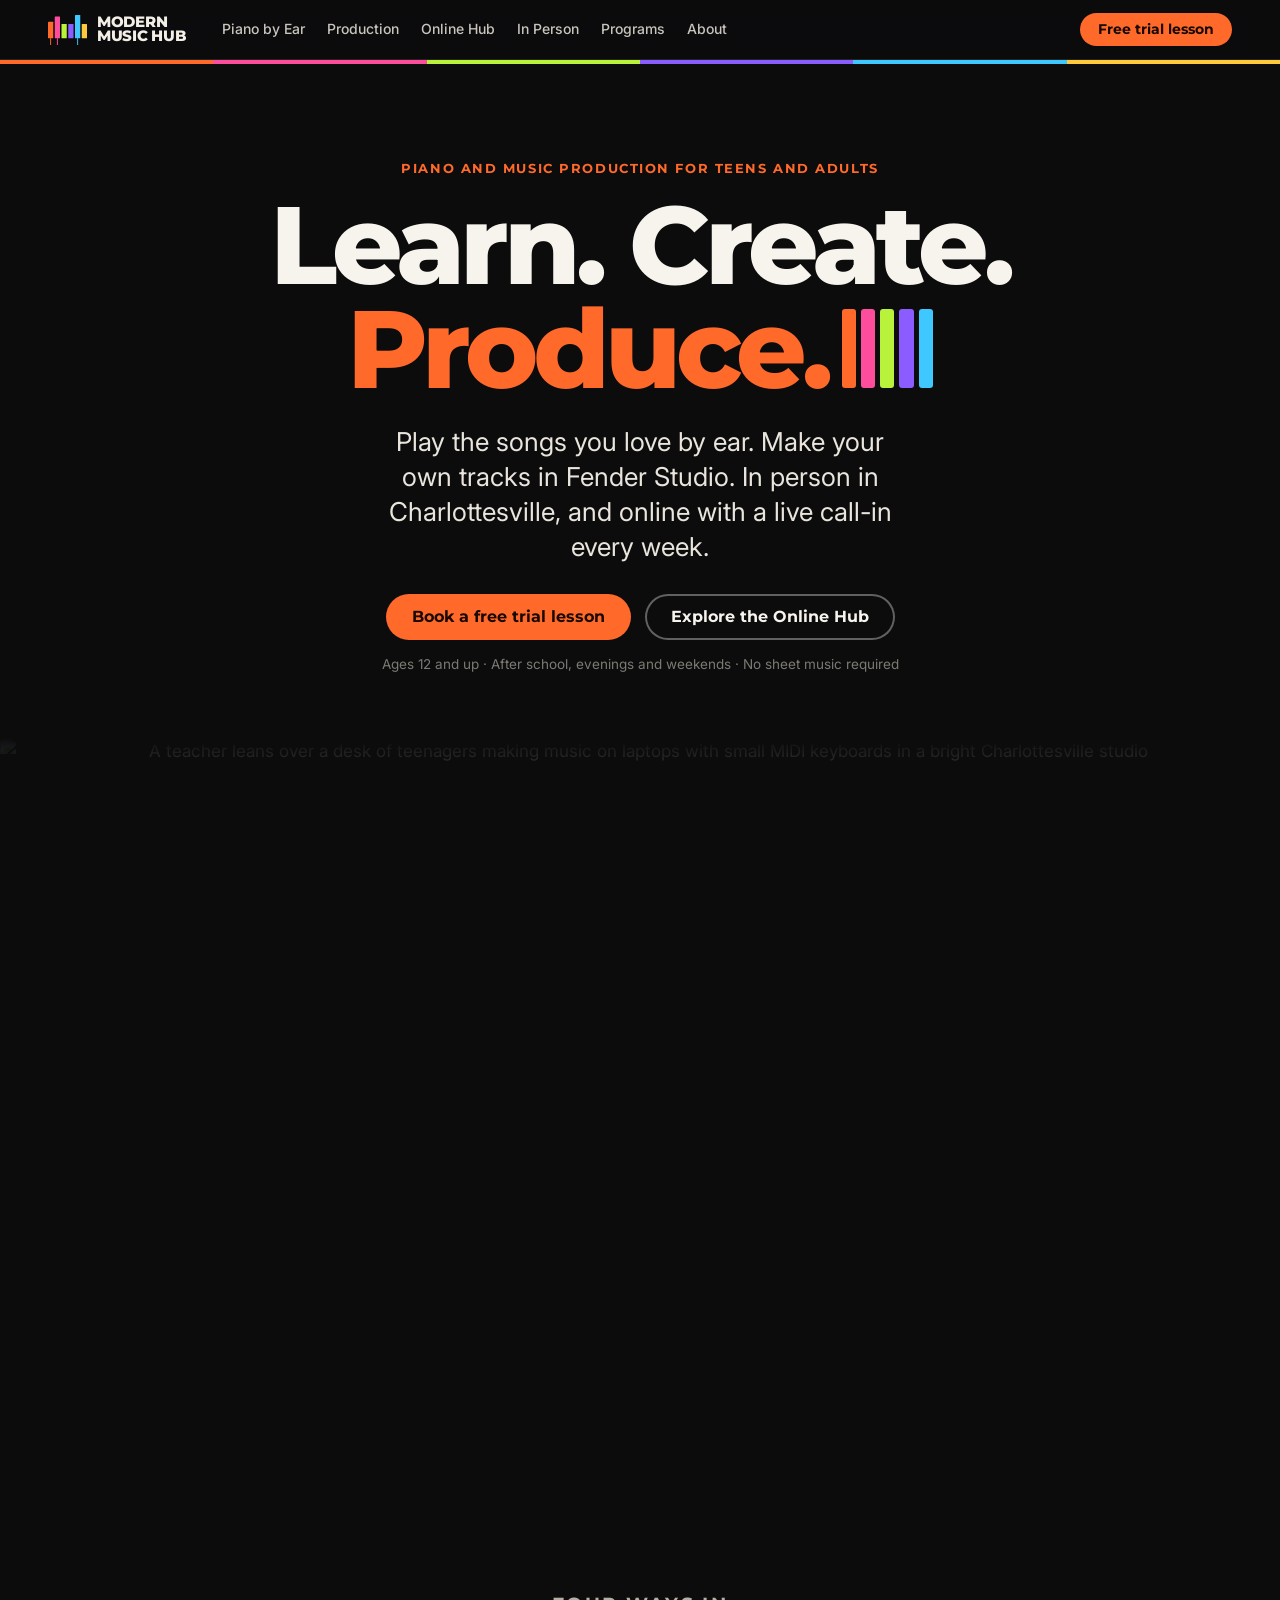
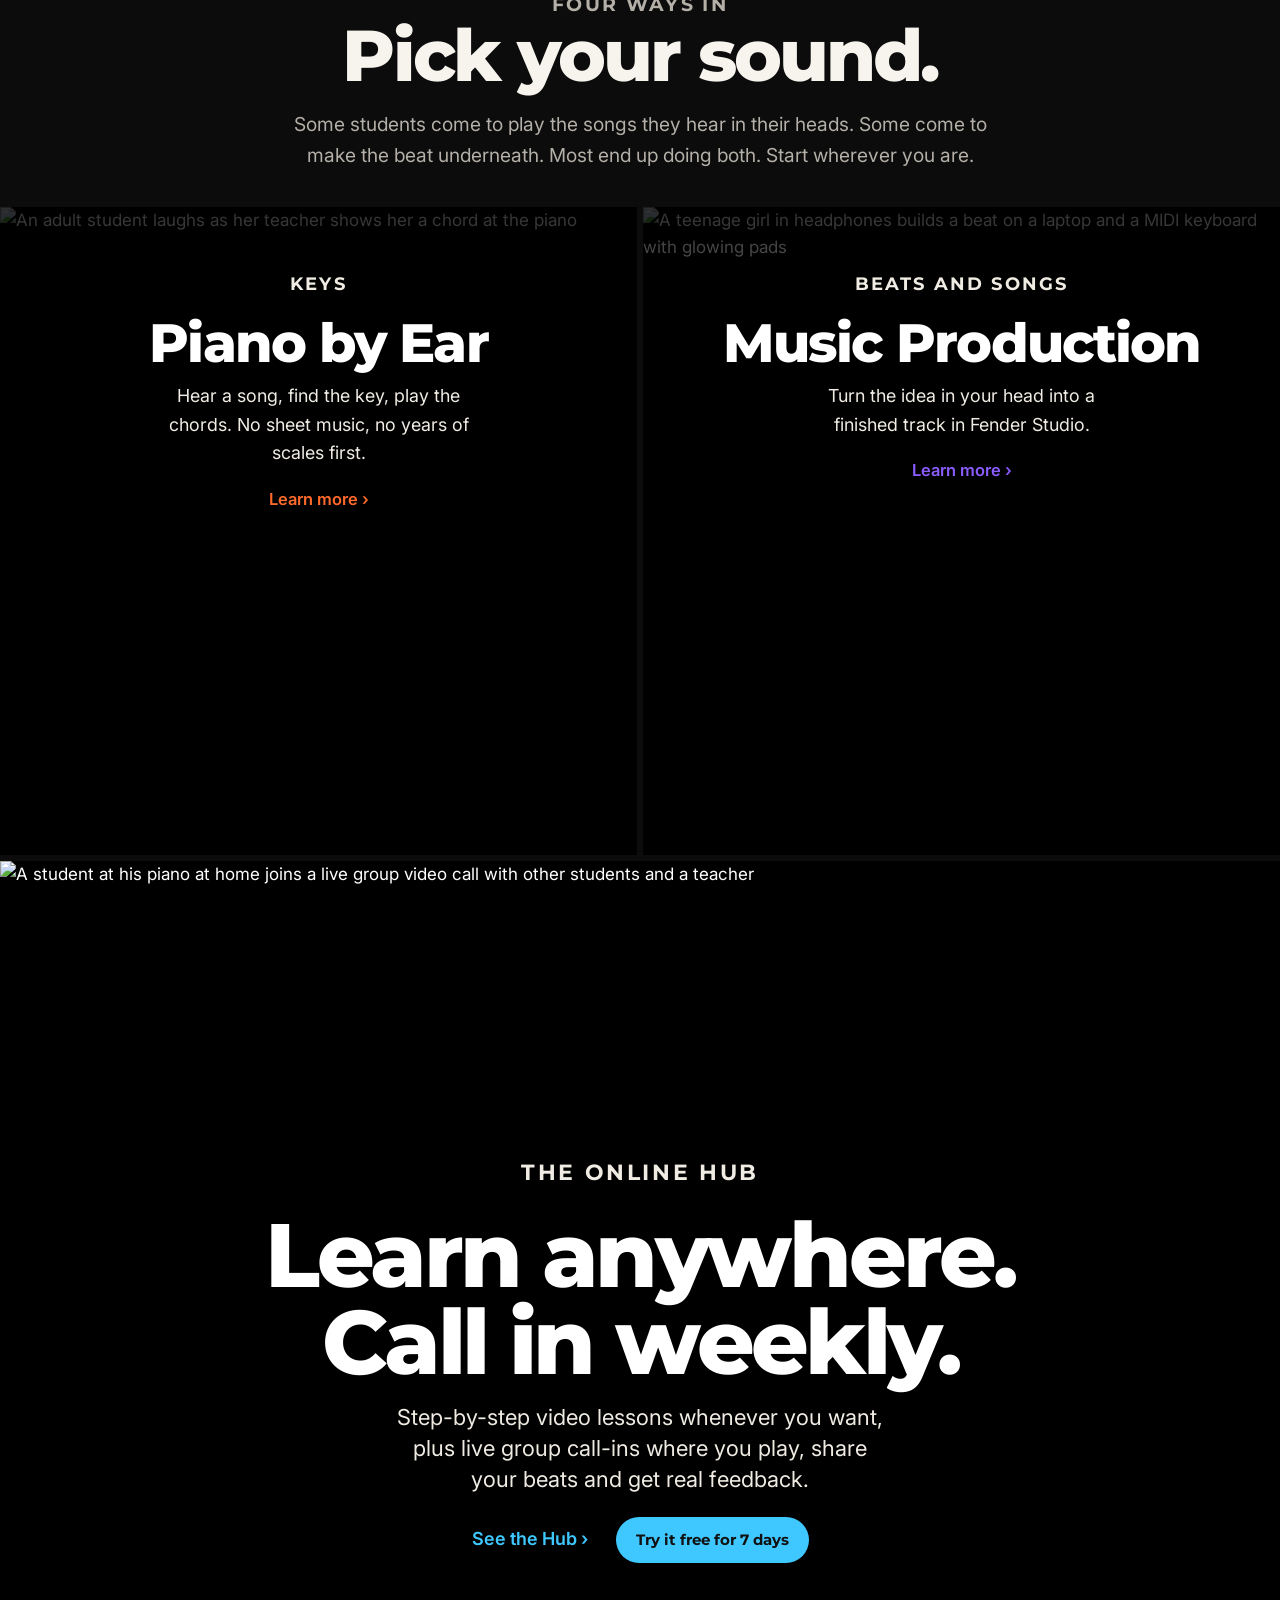
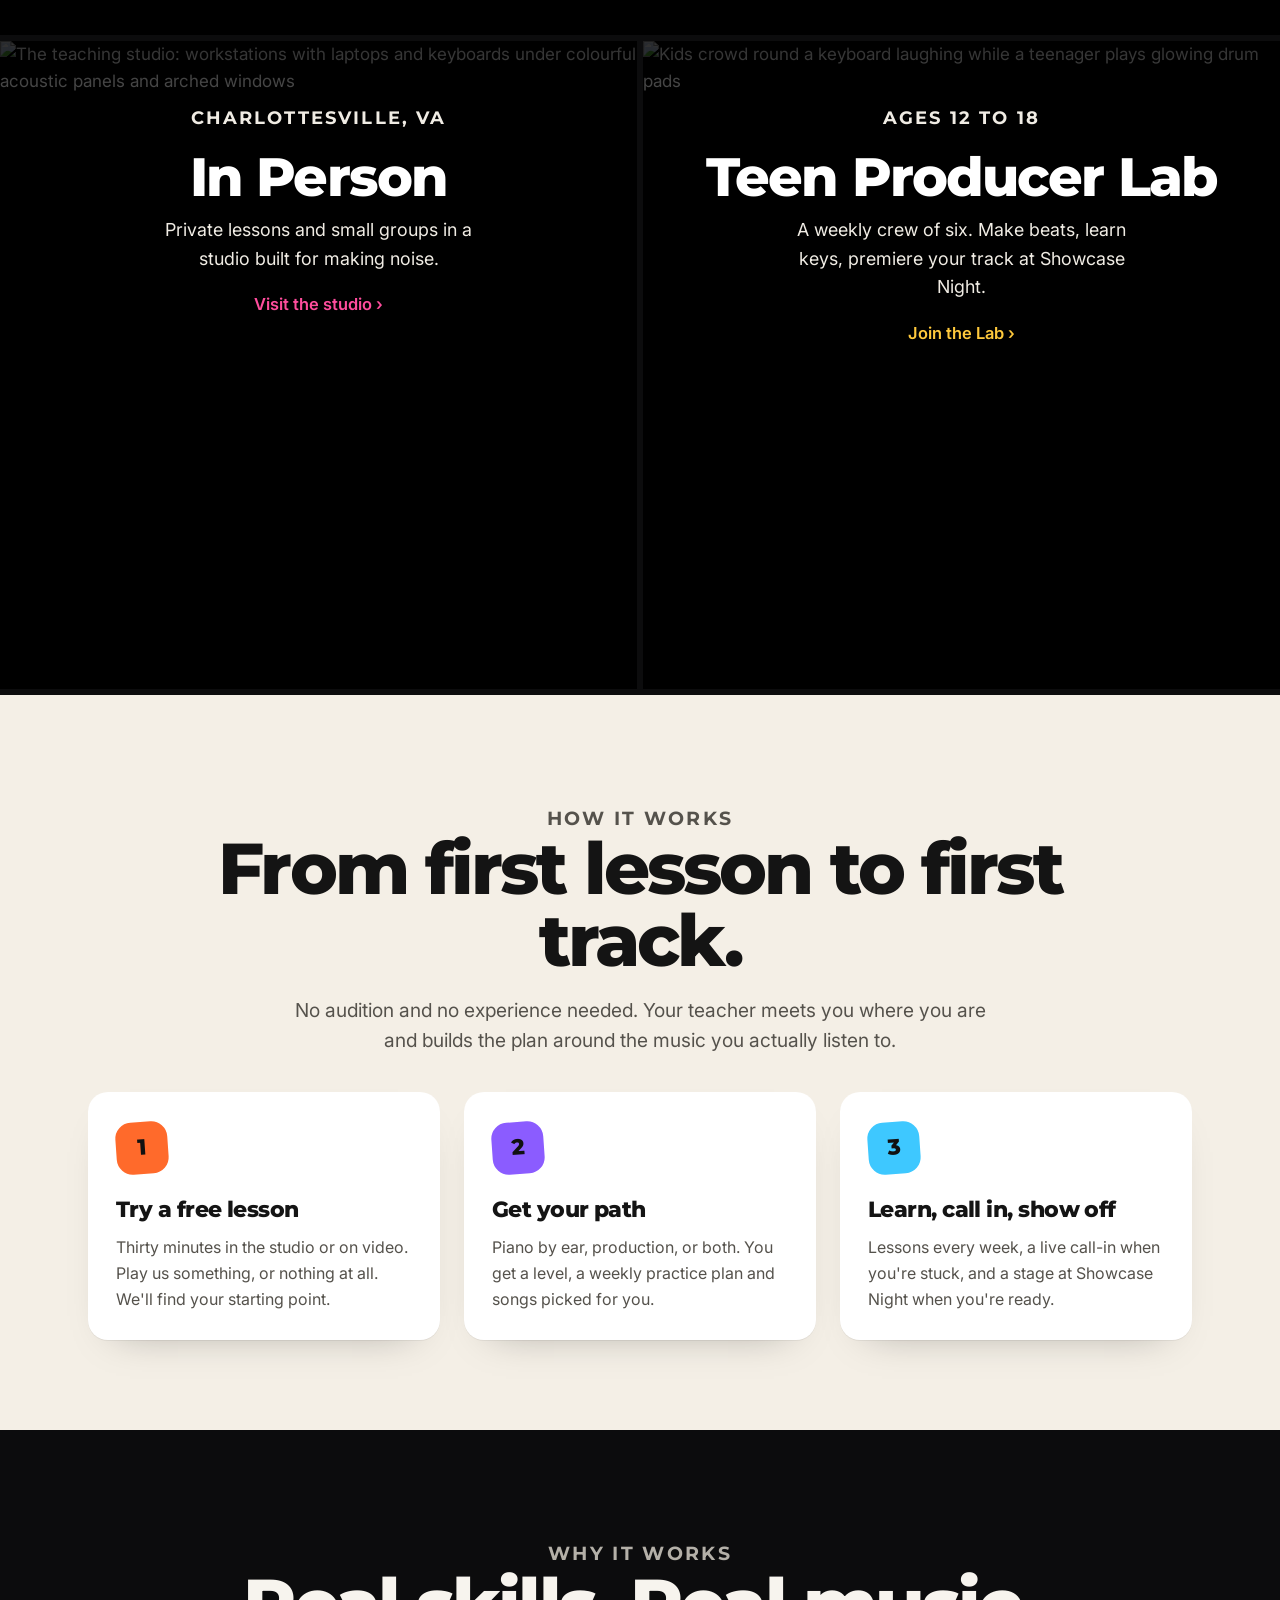
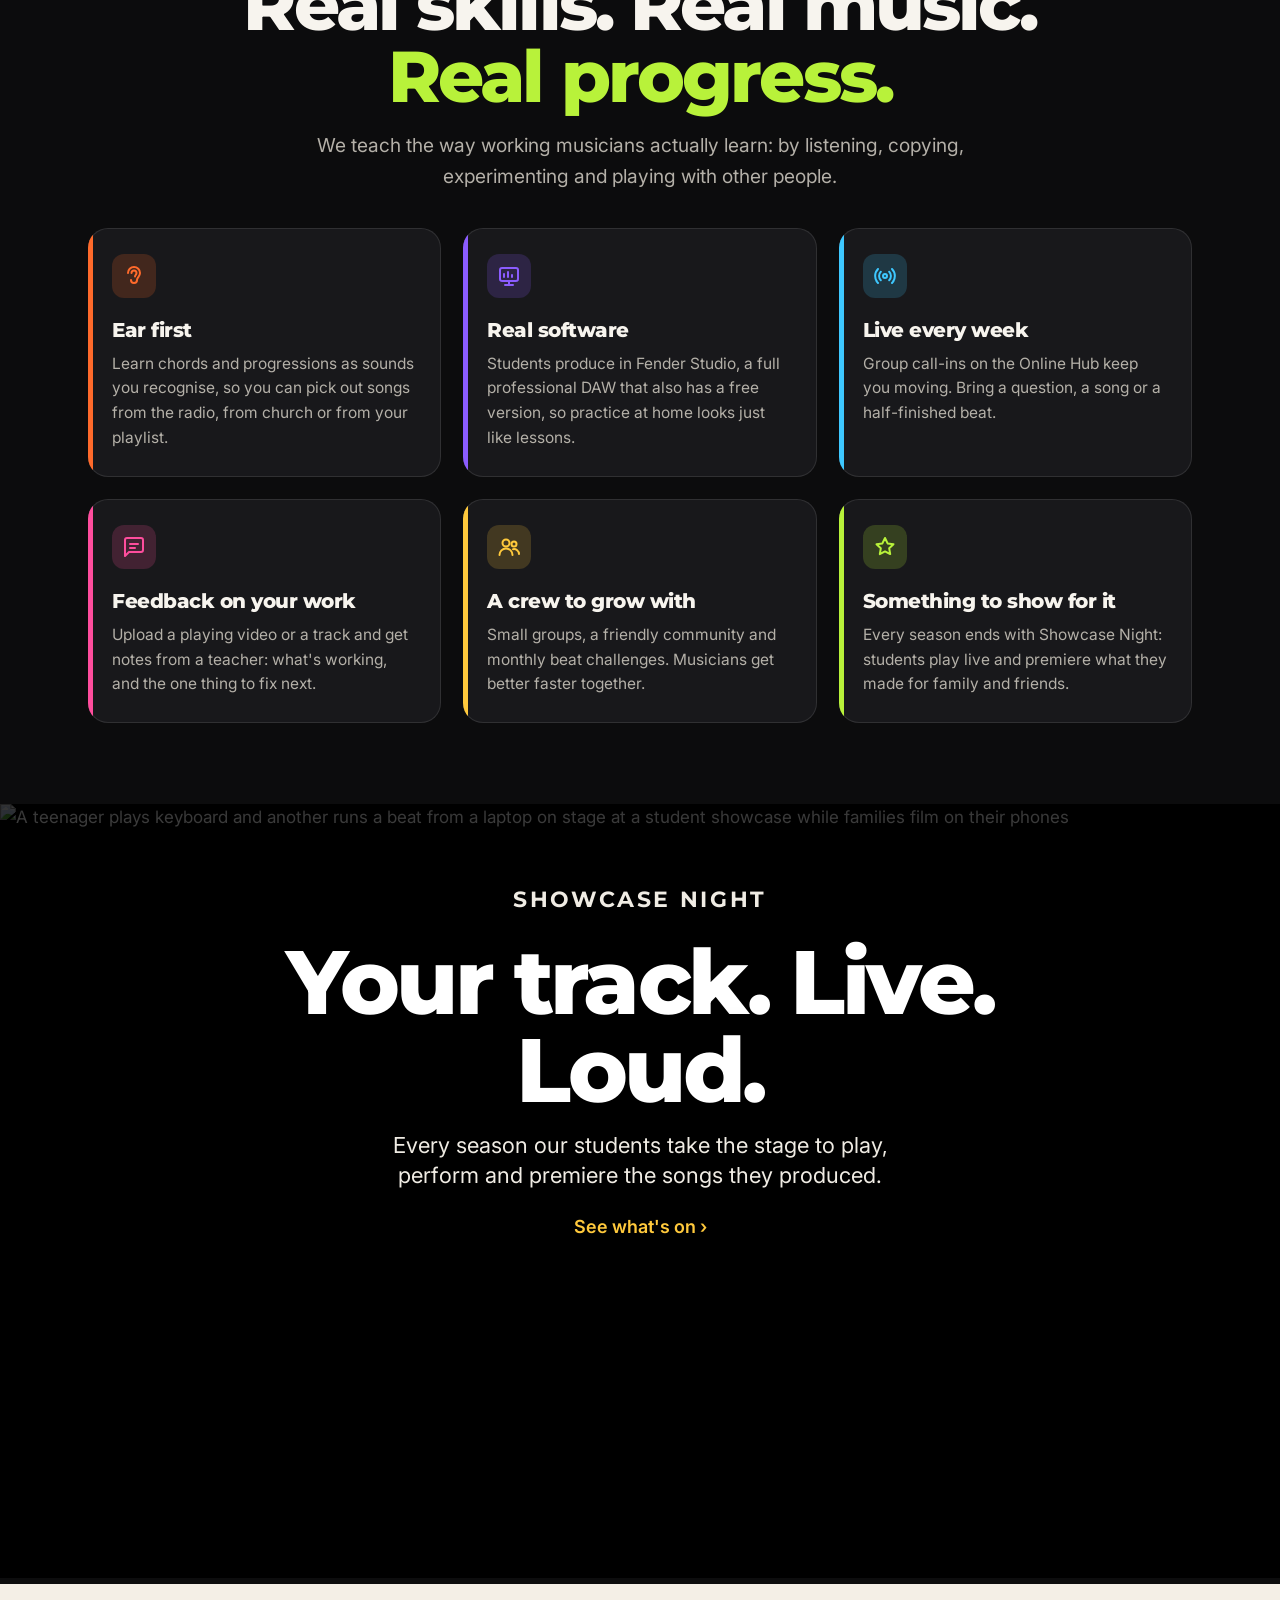
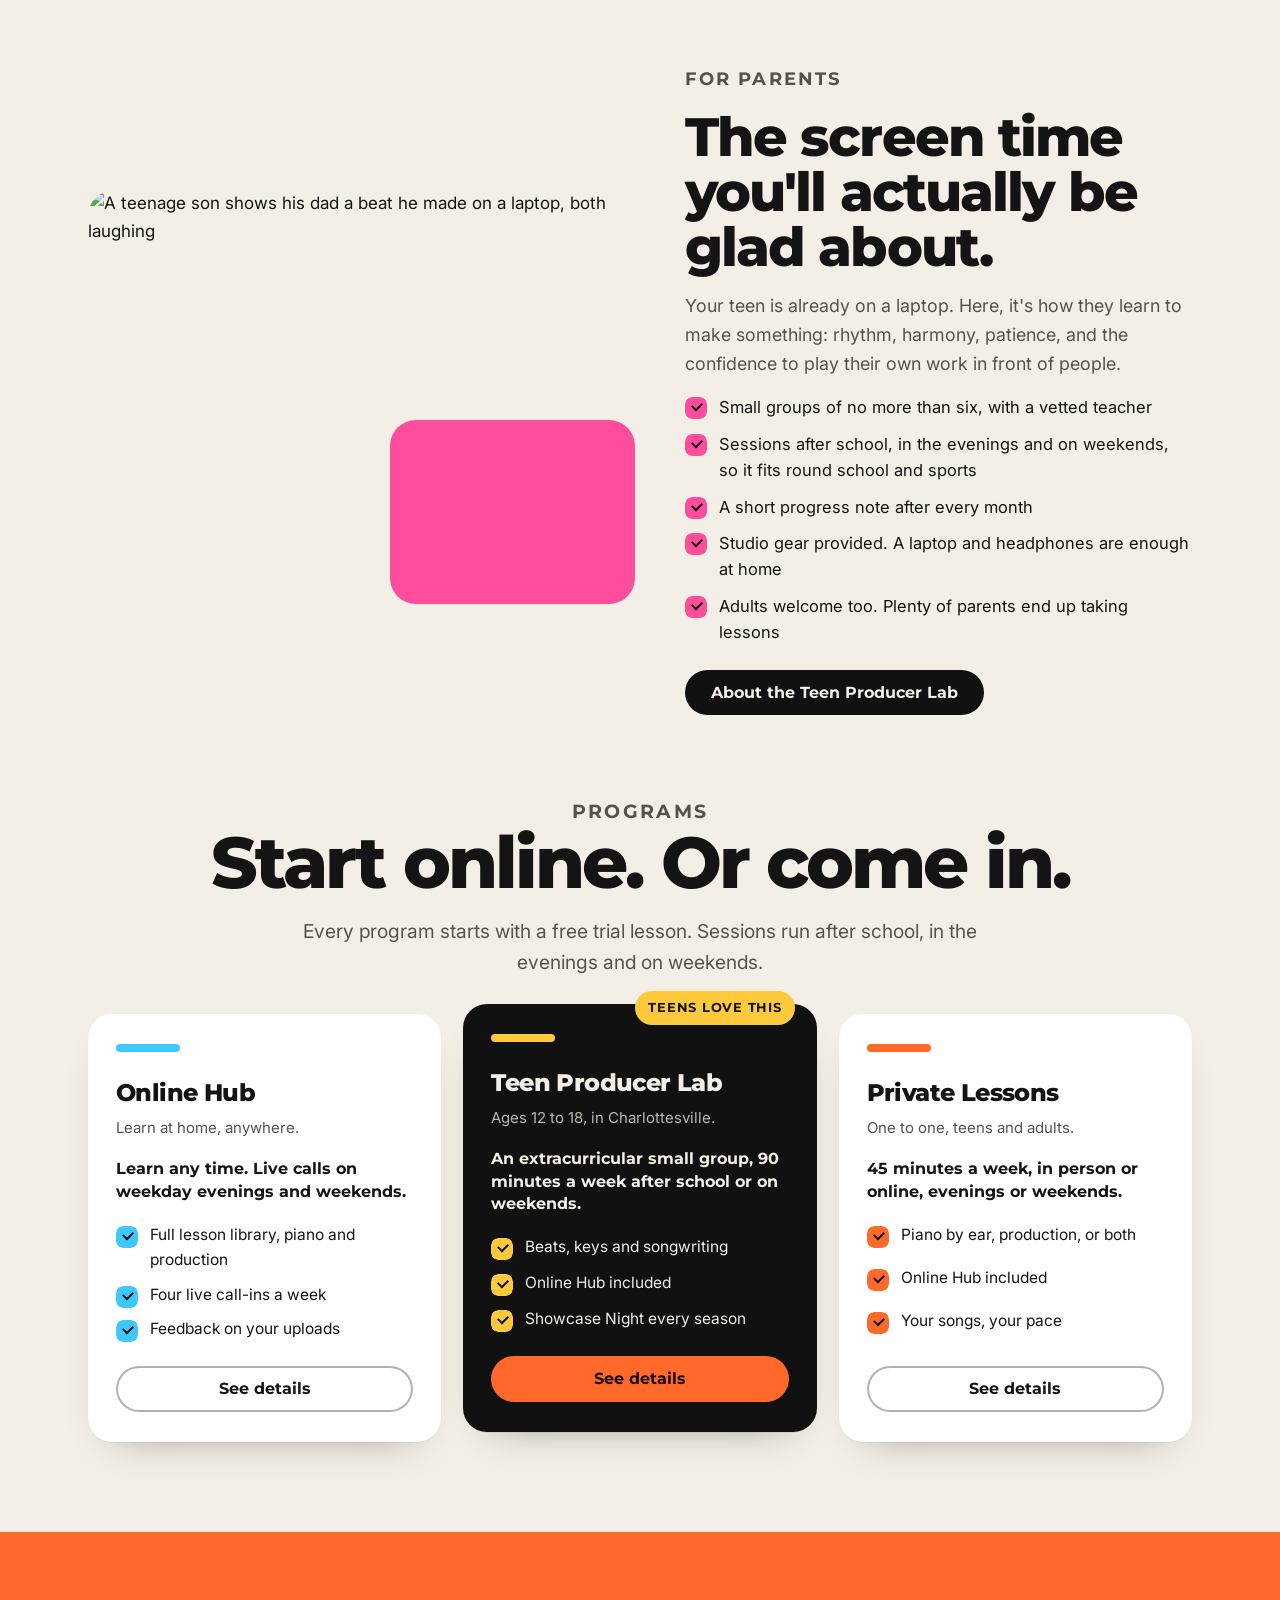
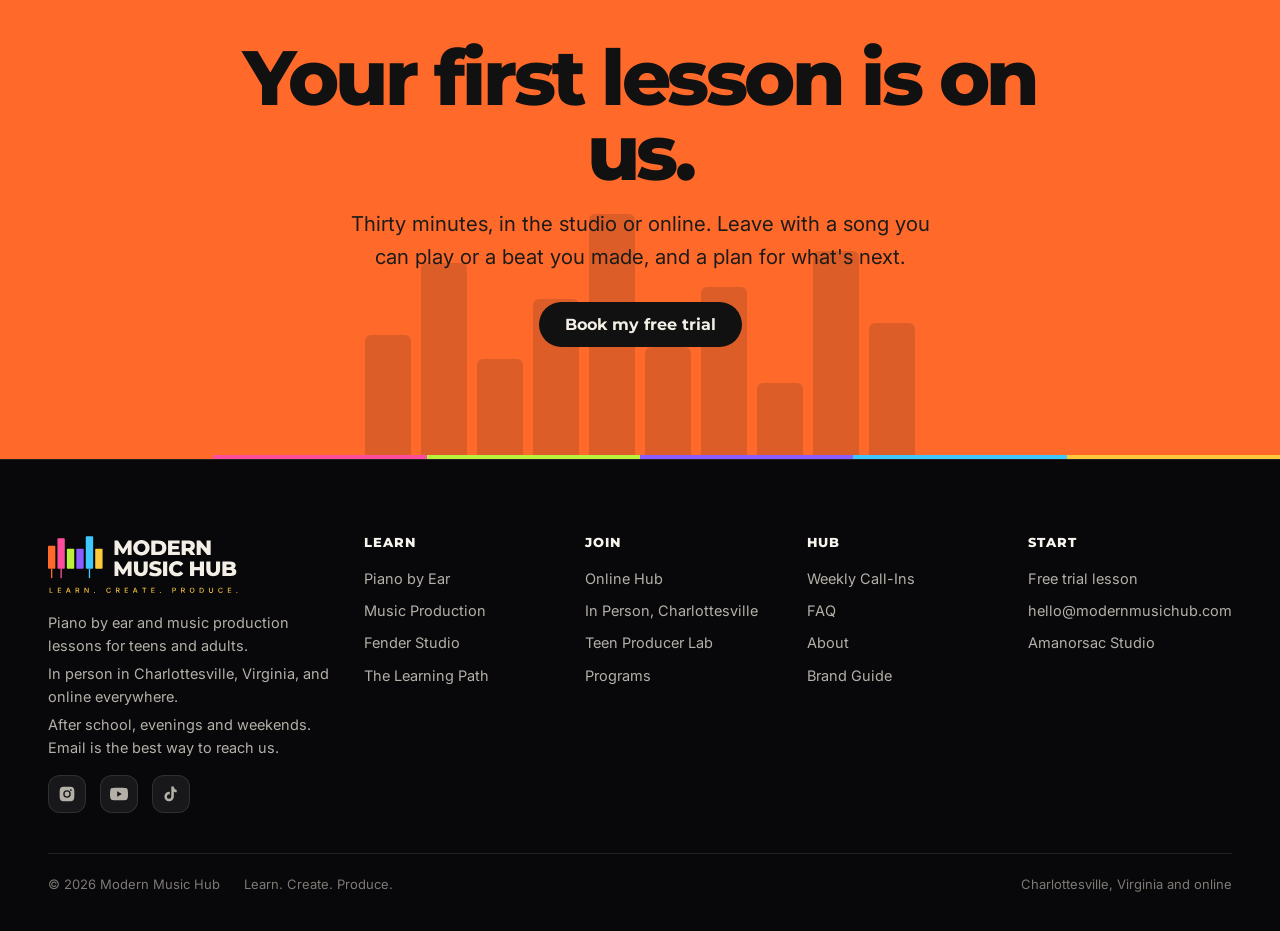
==== commit 64e07e10: "Remove prices, set after-school hours, add Cloudflare Worker config - No prices anywhere: plans beco" ====
--- a/index.html
+++ b/index.html
@@ -42,7 +42,7 @@
     <a class="btn" href="plans.html#trial">Book a free trial lesson</a>
     <a class="btn line" href="online.html">Explore the Online Hub</a>
   </div>
-  <p class="fine">Ages 12 and up &middot; Total beginners welcome &middot; No sheet music required</p>
+  <p class="fine">Ages 12 and up &middot; After school, evenings and weekends &middot; No sheet music required</p>
   <div class="hero-img">
     <img src="images/photos/classroom-1200.webp" srcset="images/photos/classroom-1200.webp 1200w, images/photos/classroom.webp 2400w" sizes="100vw"
          width="2400" height="1340" fetchpriority="high" alt="A teacher leans over a desk of teenagers making music on laptops with small MIDI keyboards in a bright Charlottesville studio">
@@ -158,6 +158,7 @@
       <p>Your teen is already on a laptop. Here, it's how they learn to make something: rhythm, harmony, patience, and the confidence to play their own work in front of people.</p>
       <ul class="checks">
         <li>Small groups of no more than six, with a vetted teacher</li>
+        <li>Sessions after school, in the evenings and on weekends, so it fits round school and sports</li>
         <li>A short progress note after every month</li>
         <li>Studio gear provided. A laptop and headphones are enough at home</li>
         <li>Adults welcome too. Plenty of parents end up taking lessons</li>
@@ -169,27 +170,27 @@
 
 <section class="paper pad">
   <div class="room-h rise" style="padding-top:0">
-    <p class="kick">Plans</p>
+    <p class="kick">Programs</p>
     <h2>Start online. Or come in.</h2>
-    <p>Every plan starts with a free trial lesson. Month to month, cancel any time.</p>
+    <p>Every program starts with a free trial lesson. Sessions run after school, in the evenings and on weekends.</p>
   </div>
   <div class="plans rise">
     <div class="plan" style="--k:var(--sky)">
       <div class="top"></div><h3>Online Hub</h3><p class="for">Learn at home, anywhere.</p>
-      <p class="price">$39<small> / month</small></p><p class="note">7 days free</p>
+      <p class="when">Learn any time. Live calls on weekday evenings and weekends.</p>
       <ul class="checks"><li>Full lesson library, piano and production</li><li>Four live call-ins a week</li><li>Feedback on your uploads</li></ul>
       <a class="btn line" href="plans.html">See details</a>
     </div>
     <div class="plan hot" style="--k:var(--sun)">
       <span class="chip flag" style="--k:var(--sun)">Teens love this</span>
       <div class="top"></div><h3>Teen Producer Lab</h3><p class="for">Ages 12 to 18, in Charlottesville.</p>
-      <p class="price">$149<small> / month</small></p><p class="note">Weekly 90-minute small group</p>
+      <p class="when">An extracurricular small group, 90 minutes a week after school or on weekends.</p>
       <ul class="checks"><li>Beats, keys and songwriting</li><li>Online Hub included</li><li>Showcase Night every season</li></ul>
       <a class="btn" href="plans.html">See details</a>
     </div>
     <div class="plan" style="--k:var(--orange)">
       <div class="top"></div><h3>Private Lessons</h3><p class="for">One to one, teens and adults.</p>
-      <p class="price">$180<small> / month</small></p><p class="note">Four 45-minute lessons, in person or online</p>
+      <p class="when">45 minutes a week, in person or online, evenings or weekends.</p>
       <ul class="checks"><li>Piano by ear, production, or both</li><li>Online Hub included</li><li>Your songs, your pace</li></ul>
       <a class="btn line" href="plans.html">See details</a>
     </div>
--- a/assets/mmh.css
+++ b/assets/mmh.css
@@ -247,6 +247,8 @@
 .plan .for{color:var(--ink-2);font-size:15px;margin:0 0 18px}
 .plan .price{font-family:var(--display);font-weight:800;font-size:46px;letter-spacing:-.04em;line-height:1;margin:0 0 4px}
 .plan .price small{font-size:16px;font-weight:600;letter-spacing:0;color:var(--ink-2)}
+.plan .when{font-family:var(--display);font-weight:700;font-size:16px;line-height:1.4;margin:0 0 20px}
+.plan.hot .when{color:var(--cream)}
 .plan .note{font-size:13.5px;color:var(--ink-2);margin:0 0 20px}
 .plan .checks{flex:1}
 .plan .checks li{font-size:15.5px}
